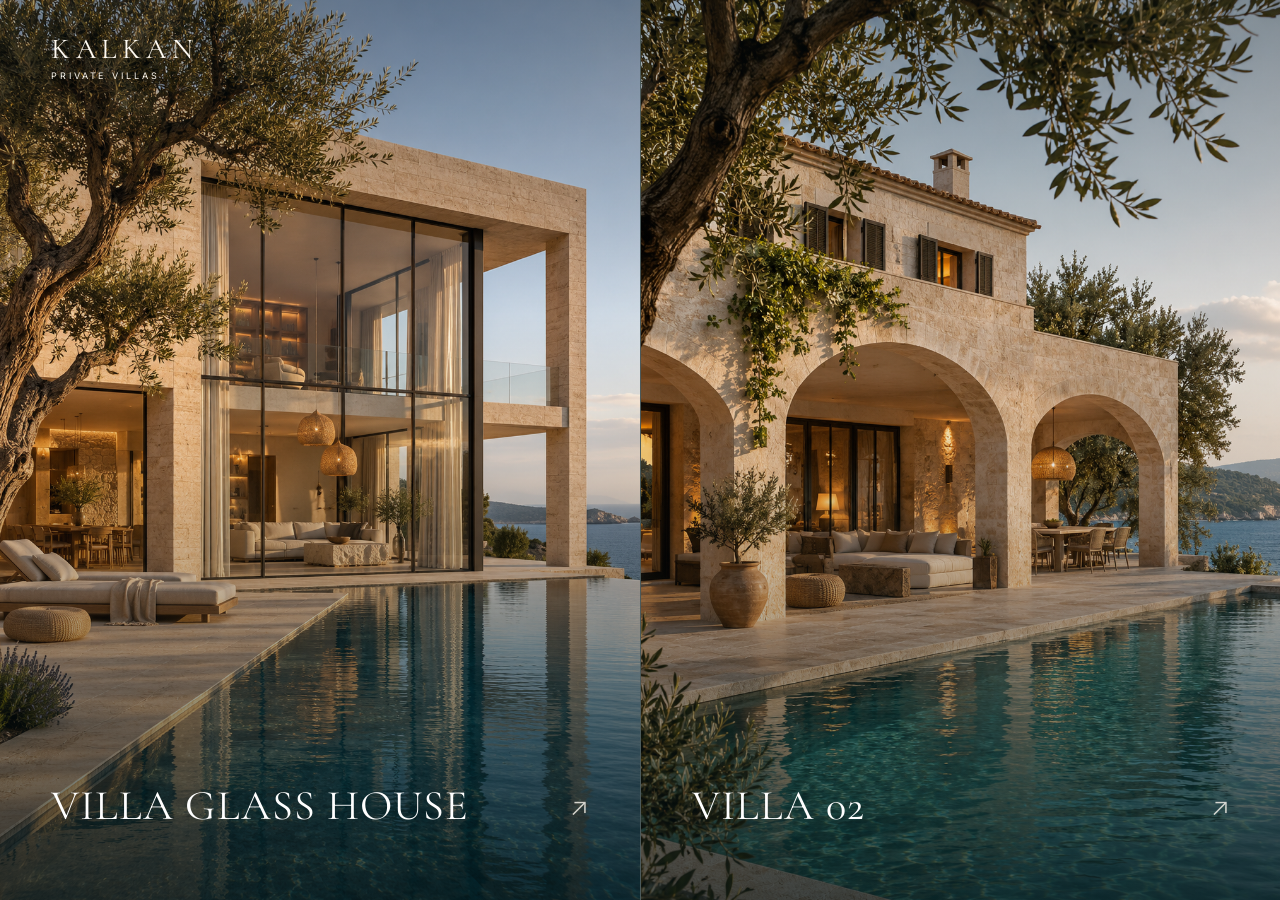
==== index.html @ 76db3a5d "Add files via upload" ====
<!doctype html>
<html lang="tr">
<head>
  <meta charset="utf-8">
  <meta name="viewport" content="width=device-width, initial-scale=1">
  <meta name="theme-color" content="#182a2b">
  <title>Kalkan Private Villas</title>
  <meta name="description" content="Villa Glass House ve Villa 02 — Kalkan Private Villas.">
  <link rel="preconnect" href="https://fonts.googleapis.com">
  <link rel="preconnect" href="https://fonts.gstatic.com" crossorigin>
  <link href="https://fonts.googleapis.com/css2?family=Cormorant+Garamond:wght@400;500;600&family=Inter:wght@300;400;500&display=swap" rel="stylesheet">
  <link rel="stylesheet" href="styles.css">
</head>
<body class="home-page">
  <header class="site-header">
    <a class="brand" href="index.html" aria-label="Kalkan Private Villas ana sayfa"><span>KALKAN</span><span>PRIVATE VILLAS</span></a>
  </header>
  <main class="selector" aria-label="Villa seçimi">
    <div id="villaGrid" class="villa-grid">
      <a class="villa-card" href="villa.html?id=glass-house" data-id="glass-house">
        <img class="villa-image" src="assets/glass-house.png" alt="" fetchpriority="high">
        <div class="villa-caption"><h1 class="villa-name">VILLA GLASS HOUSE</h1><span class="villa-arrow" aria-hidden="true">↗</span></div>
      </a>
      <a class="villa-card" href="villa.html?id=villa-02" data-id="villa-02">
        <img class="villa-image" src="assets/villa-02.png" alt="" fetchpriority="high">
        <div class="villa-caption"><h2 class="villa-name">VILLA 02</h2><span class="villa-arrow" aria-hidden="true">↗</span></div>
      </a>
    </div>
  </main>
  <div id="transitionLayer" class="transition-layer" aria-hidden="true"></div>
  <script src="app.js"></script>
</body>
</html>
---- styles.css ----
:root {
  --bg: #f3efe8;
  --paper: #faf8f4;
  --ink: #1f1f1c;
  --muted: #777166;
  --line: rgba(31,31,28,.13);
  --accent: #b79b71;
  --shadow: 0 24px 70px rgba(38,31,21,.12);
}

* { box-sizing: border-box; }
html { scroll-behavior: smooth; }
body { margin: 0; background: var(--bg); color: var(--ink); font-family: Inter, sans-serif; }
a { color: inherit; text-decoration: none; }

.site-header {
  height: 96px;
  padding: 0 5vw;
  display: flex;
  align-items: center;
  justify-content: space-between;
  border-bottom: 1px solid var(--line);
  background: rgba(243,239,232,.88);
  backdrop-filter: blur(14px);
  position: sticky;
  top: 0;
  z-index: 30;
}
.brand { font-family: "Cormorant Garamond", serif; font-size: 24px; letter-spacing: .16em; }
nav { display: flex; gap: 28px; font-size: 12px; letter-spacing: .16em; }
nav a { opacity: .72; transition: opacity .25s ease; }
nav a:hover { opacity: 1; }

.selector { min-height: calc(100vh - 96px); padding: 7vh 6vw 10vh; display: flex; flex-direction: column; justify-content: center; }
.selector-mark { text-align: center; color: var(--accent); font-size: 22px; margin-bottom: 30px; }
.villa-grid { display: grid; grid-template-columns: repeat(2, minmax(0, 1fr)); gap: 5vw; max-width: 1160px; width: 100%; margin: 0 auto; }
.villa-card { position: relative; aspect-ratio: 1 / 1; overflow: hidden; border-radius: 4px; background: #ddd6ca; box-shadow: var(--shadow); cursor: pointer; isolation: isolate; }
.villa-card::before {
  content: "";
  position: absolute; inset: 0;
  background:
    radial-gradient(circle at 76% 18%, rgba(255,226,177,.65), transparent 26%),
    linear-gradient(140deg, #d4c7b1 0%, #8fa0a1 45%, #5d706e 68%, #242c2a 100%);
  transform: scale(1.01);
  transition: transform .8s cubic-bezier(.2,.7,.1,1), filter .6s ease;
  z-index: -2;
}
.villa-card:nth-child(2)::before {
  background:
    radial-gradient(circle at 74% 20%, rgba(239,222,189,.52), transparent 25%),
    linear-gradient(140deg, #c8c7c0 0%, #7f9298 38%, #526874 64%, #1f2d35 100%);
}
.villa-card::after { content: ""; position: absolute; inset: 0; background: linear-gradient(to top, rgba(0,0,0,.40), rgba(0,0,0,.02) 48%); z-index: -1; }
.villa-card:hover::before { transform: scale(1.07); filter: saturate(1.08); }
.villa-card:hover .villa-name { transform: translateY(-8px); letter-spacing: .07em; }
.villa-name { position: absolute; left: 0; right: 0; bottom: 34px; text-align: center; color: #fff; font-family: "Cormorant Garamond", serif; font-size: clamp(30px, 3vw, 52px); letter-spacing: .04em; transition: .5s ease; }

.simple-section { max-width: 900px; margin: 0 auto; padding: 110px 6vw; text-align: center; border-top: 1px solid var(--line); }
.simple-section h2, .admin-heading h1, .villa-copy h1 { font-family: "Cormorant Garamond", serif; font-weight: 500; font-size: clamp(42px, 6vw, 76px); margin: 10px 0 18px; }
.simple-section p { color: var(--muted); line-height: 1.8; }
.eyebrow { font-size: 11px; letter-spacing: .25em; color: var(--accent); }
.contact-section { padding-bottom: 150px; }

.transition-layer { position: fixed; inset: 0; background: var(--paper); transform: scaleY(0); transform-origin: bottom; z-index: 100; pointer-events: none; }
.transition-layer.active { animation: wipe .65s cubic-bezier(.7,0,.2,1) forwards; }
@keyframes wipe { to { transform: scaleY(1); } }

.villa-hero { min-height: 88vh; display: grid; place-items: end start; padding: 7vw; position: relative; overflow: hidden; background: linear-gradient(140deg, #d6c9b4 0%, #8ea0a1 45%, #5b6f6d 68%, #252d2a 100%); }
.villa-hero::after { content:""; position:absolute; inset:0; background:linear-gradient(to top, rgba(0,0,0,.48), transparent 55%); }
.villa-copy { position: relative; z-index: 2; color: white; max-width: 760px; }
.villa-copy p { max-width: 620px; line-height: 1.8; opacity: .82; }
.villa-meta { display:grid; grid-template-columns: repeat(4,1fr); border-top: 1px solid var(--line); border-bottom: 1px solid var(--line); background: var(--paper); }
.meta-item { padding: 34px 24px; text-align:center; border-right:1px solid var(--line); }
.meta-item:last-child { border-right:0; }
.meta-item b { display:block; font-family:"Cormorant Garamond",serif; font-size:30px; font-weight:500; }
.meta-item span { color:var(--muted); font-size:11px; letter-spacing:.15em; }
.villa-content { max-width: 980px; margin: 0 auto; padding: 100px 6vw 140px; }
.villa-content h2 { font-family:"Cormorant Garamond",serif; font-size:48px; font-weight:500; }
.villa-content p { color:var(--muted); line-height:1.9; }

.admin-shell { max-width: 1100px; margin: 0 auto; padding: 70px 5vw 110px; }
.admin-heading { margin-bottom: 40px; }
.admin-heading h1 { font-size: 58px; }
.admin-heading > p:last-child { color:var(--muted); line-height:1.7; max-width:760px; }
.admin-grid { display:grid; grid-template-columns: repeat(2,minmax(0,1fr)); gap:26px; }
.admin-card { background:var(--paper); border:1px solid var(--line); padding:28px; box-shadow:0 16px 50px rgba(34,28,20,.06); }
.admin-card h2 { margin:0 0 24px; font-family:"Cormorant Garamond",serif; font-size:34px; font-weight:500; }
.field { display:grid; gap:8px; margin-bottom:18px; }
.field label { font-size:12px; letter-spacing:.09em; color:var(--muted); }
.field input, .field textarea { width:100%; border:1px solid var(--line); background:#fff; padding:13px 14px; font:inherit; color:var(--ink); outline:none; }
.field textarea { min-height:100px; resize:vertical; }
.field input:focus, .field textarea:focus { border-color:var(--accent); }
.admin-actions { display:flex; align-items:center; gap:12px; margin-top:28px; flex-wrap:wrap; }
.primary-btn,.secondary-btn { border:0; padding:14px 20px; cursor:pointer; font:inherit; }
.primary-btn { background:var(--ink); color:white; }
.secondary-btn { background:transparent; border:1px solid var(--line); }
.save-status { color:var(--muted); font-size:13px; }

@media (max-width: 820px) {
  .site-header { height:80px; padding:0 20px; }
  .brand { font-size:18px; }
  nav { gap:14px; font-size:10px; }
  nav a:not(:first-child):not(:last-child) { display:none; }
  .selector { padding: 48px 20px 80px; }
  .villa-grid { grid-template-columns: 1fr; gap: 30px; max-width: 620px; }
  .villa-name { bottom: 25px; }
  .villa-meta { grid-template-columns: repeat(2,1fr); }
  .meta-item:nth-child(2) { border-right:0; }
  .meta-item:nth-child(-n+2) { border-bottom:1px solid var(--line); }
  .admin-grid { grid-template-columns:1fr; }
}

/* Full-screen villa selection. */
.home-page { background: #182a2b; }
.home-page .site-header {
  position: absolute; top: 0; left: 0; right: 0; height: auto;
  padding: 34px 4vw; border: 0; background: none; backdrop-filter: none;
  pointer-events: none;
}
.home-page .brand {
  display: flex; flex-direction: column; gap: 7px; width: fit-content;
  color: #fffaf2; text-shadow: 0 2px 18px rgba(0,0,0,.25); pointer-events: auto;
}
.home-page .brand span:first-child { font-size: 29px; line-height: 1; letter-spacing: .19em; }
.home-page .brand span:last-child { font-family: Inter, sans-serif; font-size: 9px; letter-spacing: .32em; }
.home-page .selector { display: block; padding: 0; min-height: 0; }
.home-page .villa-grid {
  width: 100%; max-width: none; height: 100vh; height: 100svh;
  min-height: 480px; grid-template-columns: repeat(2, minmax(0, 1fr)); gap: 1px;
  background: rgba(255,255,255,.22);
}
.home-page .villa-card {
  display: block; aspect-ratio: auto; border-radius: 0; box-shadow: none;
  background: #263a3a; color: #fffaf2;
}
.home-page .villa-card::before { content: none; }
.home-page .villa-card::after {
  z-index: 1; pointer-events: none;
  background: linear-gradient(180deg, rgba(5,18,20,.32), transparent 35%, rgba(5,18,20,.08) 52%, rgba(5,18,20,.7));
}
.villa-image { width: 100%; height: 100%; display: block; object-fit: cover; object-position: center; transform: scale(1.015); transition: transform 1.4s cubic-bezier(.2,.65,.3,1), filter 1s ease; }
.villa-caption { position: absolute; z-index: 2; left: 8%; right: 8%; bottom: 8%; display: flex; align-items: center; justify-content: space-between; gap: 20px; }
.home-page .villa-name {
  position: static; margin: 0; text-align: left; font-weight: 400;
  font-size: clamp(28px, 3.3vw, 64px); line-height: 1.05; letter-spacing: .025em;
  max-width: 85%; transition: transform .7s ease;
}
.villa-arrow { font-family: Inter, sans-serif; font-size: 25px; font-weight: 300; opacity: .8; transition: transform .7s ease, opacity .7s ease; }
@media (hover: hover) {
  .home-page .villa-card:hover .villa-image { transform: scale(1.065); filter: brightness(1.08); }
  .home-page .villa-card:hover .villa-name { transform: translateY(-5px); letter-spacing: .025em; }
  .home-page .villa-card:hover .villa-arrow { transform: translate(4px,-4px); opacity: 1; }
}
.home-page .villa-card:focus-visible { outline: 2px solid #fffaf2; outline-offset: -8px; }
.home-page .brand:focus-visible { outline: 2px solid #fffaf2; outline-offset: 8px; }
.home-page .transition-layer { transform: none; background: transparent; overflow: hidden; }
.transition-image { position: fixed; display: block; object-fit: cover; z-index: 101; }
.home-page.is-transitioning .villa-grid { pointer-events: none; }
.villa-hero.has-photo { background-size: cover; background-position: center; }
@media (max-width: 700px) {
  .home-page .site-header { padding: 24px; }
  .home-page .brand span:first-child { font-size: 24px; }
  .home-page .brand span:last-child { font-size: 8px; }
  .home-page .villa-grid { grid-template-columns: 1fr; grid-template-rows: repeat(2,minmax(0,1fr)); min-height: 520px; }
  .home-page .villa-image { object-position: center 58%; }
  .villa-caption { left: 24px; right: 24px; bottom: 26px; }
  .home-page .villa-name { font-size: clamp(28px, 7vw, 42px); }
  .villa-arrow { font-size: 22px; }
}
@media (prefers-reduced-motion: reduce) {
  html { scroll-behavior: auto; }
  .home-page *, .home-page *::before { transition: none !important; animation: none !important; }
}
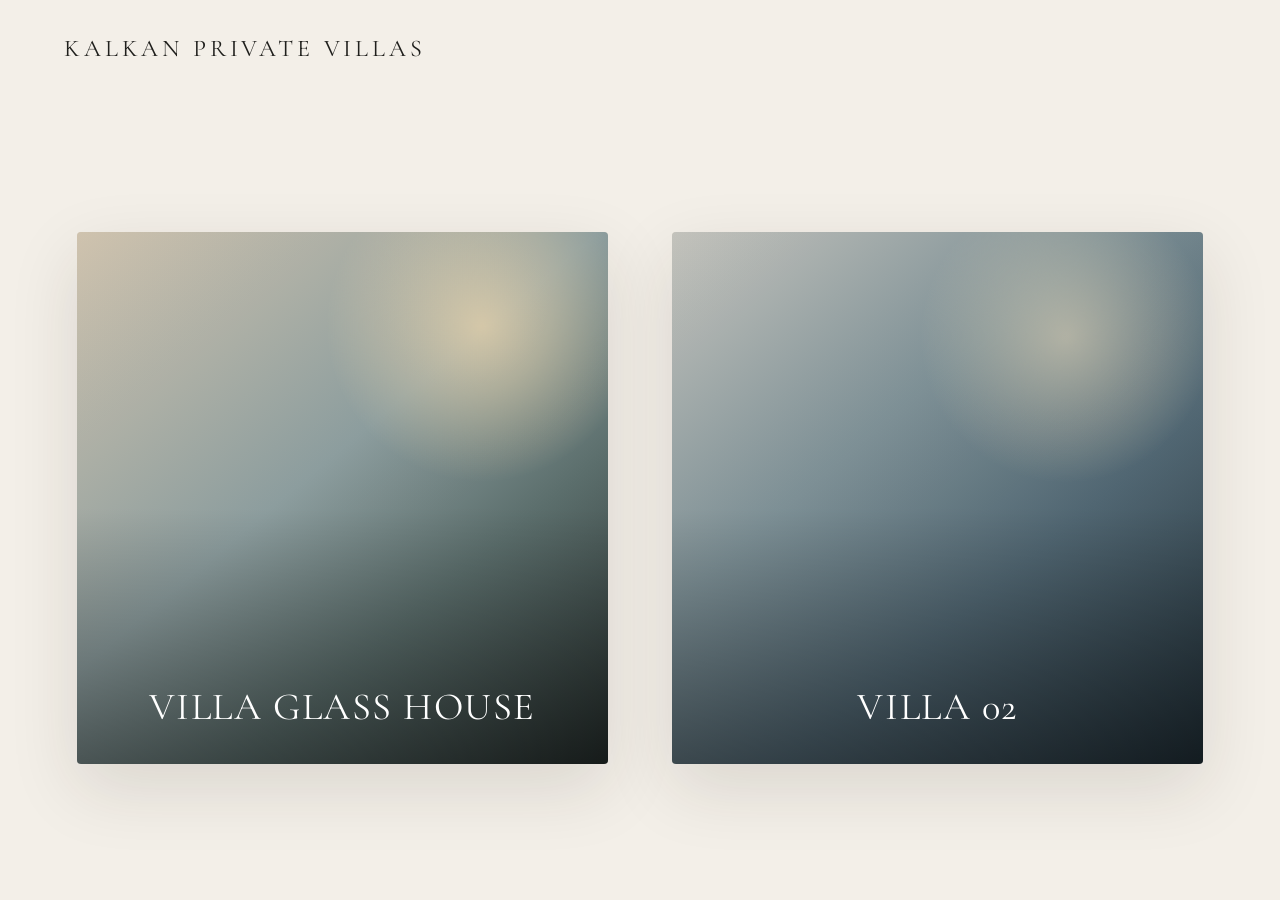
==== commit 35798267: "Add files via upload" ====
--- a/index.html
+++ b/index.html
@@ -1,33 +1,28 @@
 <!doctype html>
 <html lang="tr">
 <head>
-  <meta charset="utf-8">
-  <meta name="viewport" content="width=device-width, initial-scale=1">
-  <meta name="theme-color" content="#182a2b">
+  <meta charset="utf-8" />
+  <meta name="viewport" content="width=device-width, initial-scale=1" />
   <title>Kalkan Private Villas</title>
-  <meta name="description" content="Villa Glass House ve Villa 02 — Kalkan Private Villas.">
+  <meta name="description" content="Two private villas in Kalkan, Turkey." />
   <link rel="preconnect" href="https://fonts.googleapis.com">
   <link rel="preconnect" href="https://fonts.gstatic.com" crossorigin>
-  <link href="https://fonts.googleapis.com/css2?family=Cormorant+Garamond:wght@400;500;600&family=Inter:wght@300;400;500&display=swap" rel="stylesheet">
-  <link rel="stylesheet" href="styles.css">
+  <link href="https://fonts.googleapis.com/css2?family=Cormorant+Garamond:wght@500;600&family=Inter:wght@300;400;500&display=swap" rel="stylesheet">
+  <link rel="stylesheet" href="styles.css?v=20261104" />
 </head>
 <body class="home-page">
   <header class="site-header">
-    <a class="brand" href="index.html" aria-label="Kalkan Private Villas ana sayfa"><span>KALKAN</span><span>PRIVATE VILLAS</span></a>
+    <a class="brand" href="index.html">KALKAN PRIVATE VILLAS</a>
   </header>
-  <main class="selector" aria-label="Villa seçimi">
-    <div id="villaGrid" class="villa-grid">
-      <a class="villa-card" href="villa.html?id=glass-house" data-id="glass-house">
-        <img class="villa-image" src="assets/glass-house.png" alt="" fetchpriority="high">
-        <div class="villa-caption"><h1 class="villa-name">VILLA GLASS HOUSE</h1><span class="villa-arrow" aria-hidden="true">↗</span></div>
-      </a>
-      <a class="villa-card" href="villa.html?id=villa-02" data-id="villa-02">
-        <img class="villa-image" src="assets/villa-02.png" alt="" fetchpriority="high">
-        <div class="villa-caption"><h2 class="villa-name">VILLA 02</h2><span class="villa-arrow" aria-hidden="true">↗</span></div>
-      </a>
-    </div>
+
+  <main>
+    <section class="selector" aria-label="Villa selection">
+      <div id="villaGrid" class="villa-grid"></div>
+    </section>
   </main>
+
   <div id="transitionLayer" class="transition-layer" aria-hidden="true"></div>
   <script src="app.js"></script>
 </body>
 </html>
+
--- a/styles.css
+++ b/styles.css
@@ -110,64 +110,36 @@
   .admin-grid { grid-template-columns:1fr; }
 }
 
-/* Full-screen villa selection. */
-.home-page { background: #182a2b; }
+/* Keep the home selection within the first screen, without lower sections. */
+.home-page { --home-header-height: 96px; }
+.home-page .site-header { border-bottom: 0; position: relative; }
+.home-page .selector {
+  min-height: calc(100svh - var(--home-header-height));
+  padding: 24px 6vw;
+}
+.home-page .villa-grid {
+  max-width: min(1160px, calc(2 * (100svh - var(--home-header-height) - 48px)));
+}
+.home-page .villa-card:focus-visible {
+  outline: 3px solid var(--accent);
+  outline-offset: 5px;
+}
+@media (max-width: 820px) {
+  .home-page { --home-header-height: 80px; }
+  .home-page .selector { padding: 16px 20px; }
+  .home-page .villa-grid {
+    max-width: min(620px, calc((100svh - var(--home-header-height) - 52px) / 2));
+    gap: 20px;
+  }
+  .home-page .villa-name { font-size: clamp(20px, 5vw, 32px); bottom: 20px; }
+}
+
+
+/* Plain home header: no photograph or separate banner. */
 .home-page .site-header {
-  position: absolute; top: 0; left: 0; right: 0; height: auto;
-  padding: 34px 4vw; border: 0; background: none; backdrop-filter: none;
-  pointer-events: none;
+  height: var(--home-header-height);
+  background: var(--bg);
+  backdrop-filter: none;
 }
-.home-page .brand {
-  display: flex; flex-direction: column; gap: 7px; width: fit-content;
-  color: #fffaf2; text-shadow: 0 2px 18px rgba(0,0,0,.25); pointer-events: auto;
-}
-.home-page .brand span:first-child { font-size: 29px; line-height: 1; letter-spacing: .19em; }
-.home-page .brand span:last-child { font-family: Inter, sans-serif; font-size: 9px; letter-spacing: .32em; }
-.home-page .selector { display: block; padding: 0; min-height: 0; }
-.home-page .villa-grid {
-  width: 100%; max-width: none; height: 100vh; height: 100svh;
-  min-height: 480px; grid-template-columns: repeat(2, minmax(0, 1fr)); gap: 1px;
-  background: rgba(255,255,255,.22);
-}
-.home-page .villa-card {
-  display: block; aspect-ratio: auto; border-radius: 0; box-shadow: none;
-  background: #263a3a; color: #fffaf2;
-}
-.home-page .villa-card::before { content: none; }
-.home-page .villa-card::after {
-  z-index: 1; pointer-events: none;
-  background: linear-gradient(180deg, rgba(5,18,20,.32), transparent 35%, rgba(5,18,20,.08) 52%, rgba(5,18,20,.7));
-}
-.villa-image { width: 100%; height: 100%; display: block; object-fit: cover; object-position: center; transform: scale(1.015); transition: transform 1.4s cubic-bezier(.2,.65,.3,1), filter 1s ease; }
-.villa-caption { position: absolute; z-index: 2; left: 8%; right: 8%; bottom: 8%; display: flex; align-items: center; justify-content: space-between; gap: 20px; }
-.home-page .villa-name {
-  position: static; margin: 0; text-align: left; font-weight: 400;
-  font-size: clamp(28px, 3.3vw, 64px); line-height: 1.05; letter-spacing: .025em;
-  max-width: 85%; transition: transform .7s ease;
-}
-.villa-arrow { font-family: Inter, sans-serif; font-size: 25px; font-weight: 300; opacity: .8; transition: transform .7s ease, opacity .7s ease; }
-@media (hover: hover) {
-  .home-page .villa-card:hover .villa-image { transform: scale(1.065); filter: brightness(1.08); }
-  .home-page .villa-card:hover .villa-name { transform: translateY(-5px); letter-spacing: .025em; }
-  .home-page .villa-card:hover .villa-arrow { transform: translate(4px,-4px); opacity: 1; }
-}
-.home-page .villa-card:focus-visible { outline: 2px solid #fffaf2; outline-offset: -8px; }
-.home-page .brand:focus-visible { outline: 2px solid #fffaf2; outline-offset: 8px; }
-.home-page .transition-layer { transform: none; background: transparent; overflow: hidden; }
-.transition-image { position: fixed; display: block; object-fit: cover; z-index: 101; }
-.home-page.is-transitioning .villa-grid { pointer-events: none; }
-.villa-hero.has-photo { background-size: cover; background-position: center; }
-@media (max-width: 700px) {
-  .home-page .site-header { padding: 24px; }
-  .home-page .brand span:first-child { font-size: 24px; }
-  .home-page .brand span:last-child { font-size: 8px; }
-  .home-page .villa-grid { grid-template-columns: 1fr; grid-template-rows: repeat(2,minmax(0,1fr)); min-height: 520px; }
-  .home-page .villa-image { object-position: center 58%; }
-  .villa-caption { left: 24px; right: 24px; bottom: 26px; }
-  .home-page .villa-name { font-size: clamp(28px, 7vw, 42px); }
-  .villa-arrow { font-size: 22px; }
-}
-@media (prefers-reduced-motion: reduce) {
-  html { scroll-behavior: auto; }
-  .home-page *, .home-page *::before { transition: none !important; animation: none !important; }
-}
+.home-page .brand { color: var(--ink); }
+
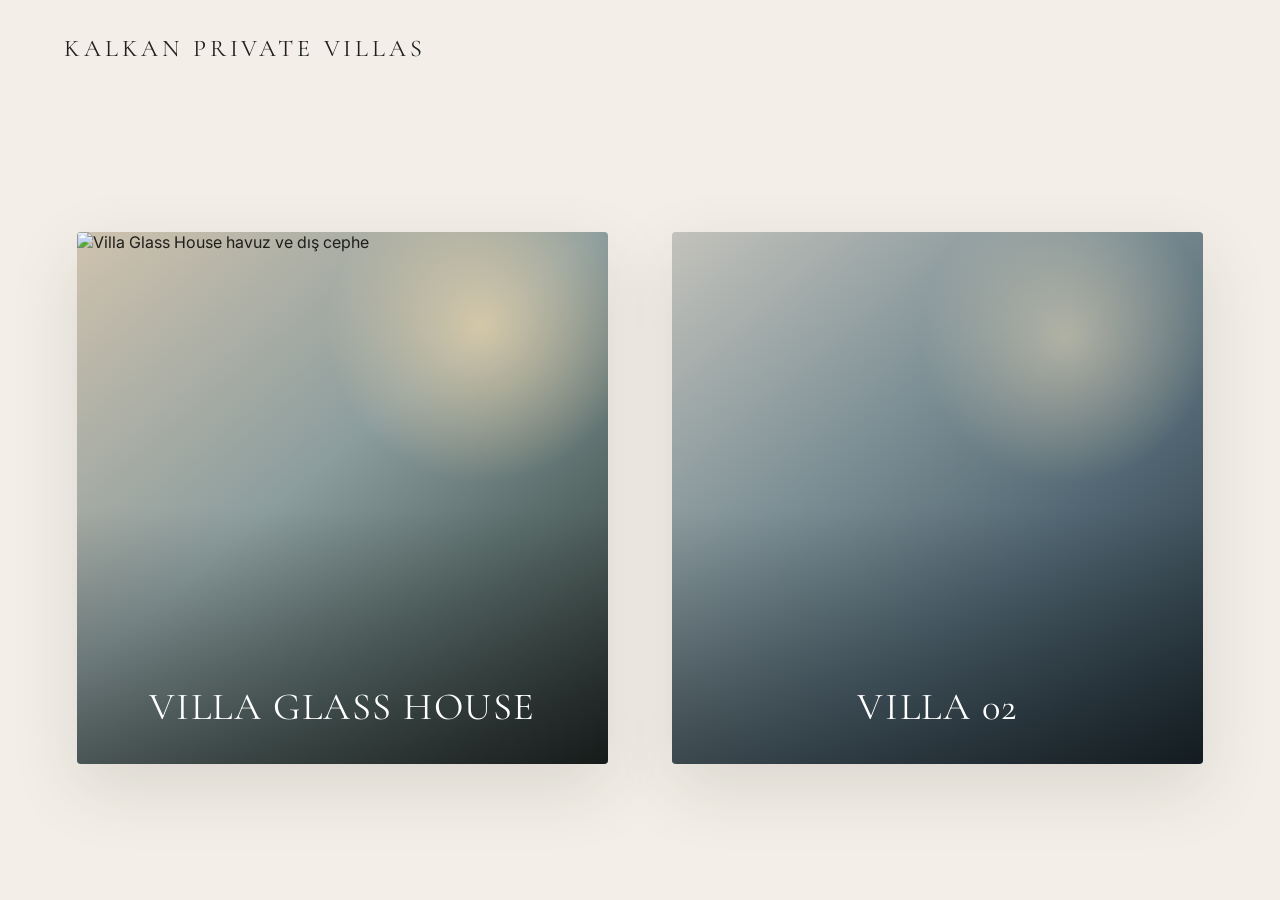
==== commit 96ae3fcc: "Add files via upload" ====
--- a/index.html
+++ b/index.html
@@ -8,7 +8,7 @@
   <link rel="preconnect" href="https://fonts.googleapis.com">
   <link rel="preconnect" href="https://fonts.gstatic.com" crossorigin>
   <link href="https://fonts.googleapis.com/css2?family=Cormorant+Garamond:wght@500;600&family=Inter:wght@300;400;500&display=swap" rel="stylesheet">
-  <link rel="stylesheet" href="styles.css?v=20261104" />
+  <link rel="stylesheet" href="styles.css?v=photos1" />
 </head>
 <body class="home-page">
   <header class="site-header">
@@ -22,7 +22,8 @@
   </main>
 
   <div id="transitionLayer" class="transition-layer" aria-hidden="true"></div>
-  <script src="app.js"></script>
+  <script src="photos.js?v=20261104"></script>
+  <script src="app.js?v=photos1"></script>
 </body>
 </html>
 
--- a/styles.css
+++ b/styles.css
@@ -143,3 +143,24 @@
 }
 .home-page .brand { color: var(--ink); }
 
+
+/* Villa Glass House photography */
+.villa-card-photo { position:absolute; inset:0; width:100%; height:100%; object-fit:cover; z-index:-2; transition:transform .8s cubic-bezier(.2,.7,.1,1); }
+.villa-card:hover .villa-card-photo { transform:scale(1.07); }
+.villa-hero-photo { position:absolute; inset:0; width:100%; height:100%; object-fit:cover; }
+.photo-gallery { max-width:1280px; margin:0 auto; padding:0 5vw 90px; }
+.photo-gallery h2 { font:500 clamp(36px,5vw,56px) "Cormorant Garamond",serif; margin:12px 0 30px; }
+.photo-grid { display:grid; grid-template-columns:repeat(3,minmax(0,1fr)); gap:18px; }
+.photo-tile { padding:0; border:0; border-radius:6px; overflow:hidden; background:#e3ddd2; cursor:zoom-in; aspect-ratio:3/2; }
+.photo-tile img { display:block; width:100%; height:100%; object-fit:cover; transition:transform .4s ease; }
+.photo-tile:hover img { transform:scale(1.035); }
+.photo-tile:focus-visible { outline:3px solid #91754f; outline-offset:4px; }
+.photo-viewer { width:min(1200px,96vw); max-width:96vw; max-height:94dvh; padding:18px; border:1px solid #d8d0c2; border-radius:10px; color:#302d27; background:#faf8f4; }
+.photo-viewer::backdrop { background:#171510e8; }
+.viewer-toolbar,.viewer-controls { display:flex; align-items:center; justify-content:space-between; gap:16px; }
+.viewer-image { display:block; width:100%; height: min(70dvh,800px); object-fit:contain; margin:12px 0; }
+.photo-viewer button { font:inherit; font-size:13px; color:inherit; padding:12px 16px; border:1px solid #d8d0c2; background:transparent; border-radius:5px; cursor:pointer; }
+.gallery-open { overflow:hidden; }
+@media(max-width:820px) { .photo-grid { grid-template-columns:repeat(2,minmax(0,1fr)); gap:12px; } }
+@media(max-width:480px) { .photo-grid { grid-template-columns:1fr; } .photo-viewer { padding:12px; } .viewer-image { height:65dvh; } }
+@media(prefers-reduced-motion:reduce) { .villa-card-photo,.photo-tile img { transition:none; } }
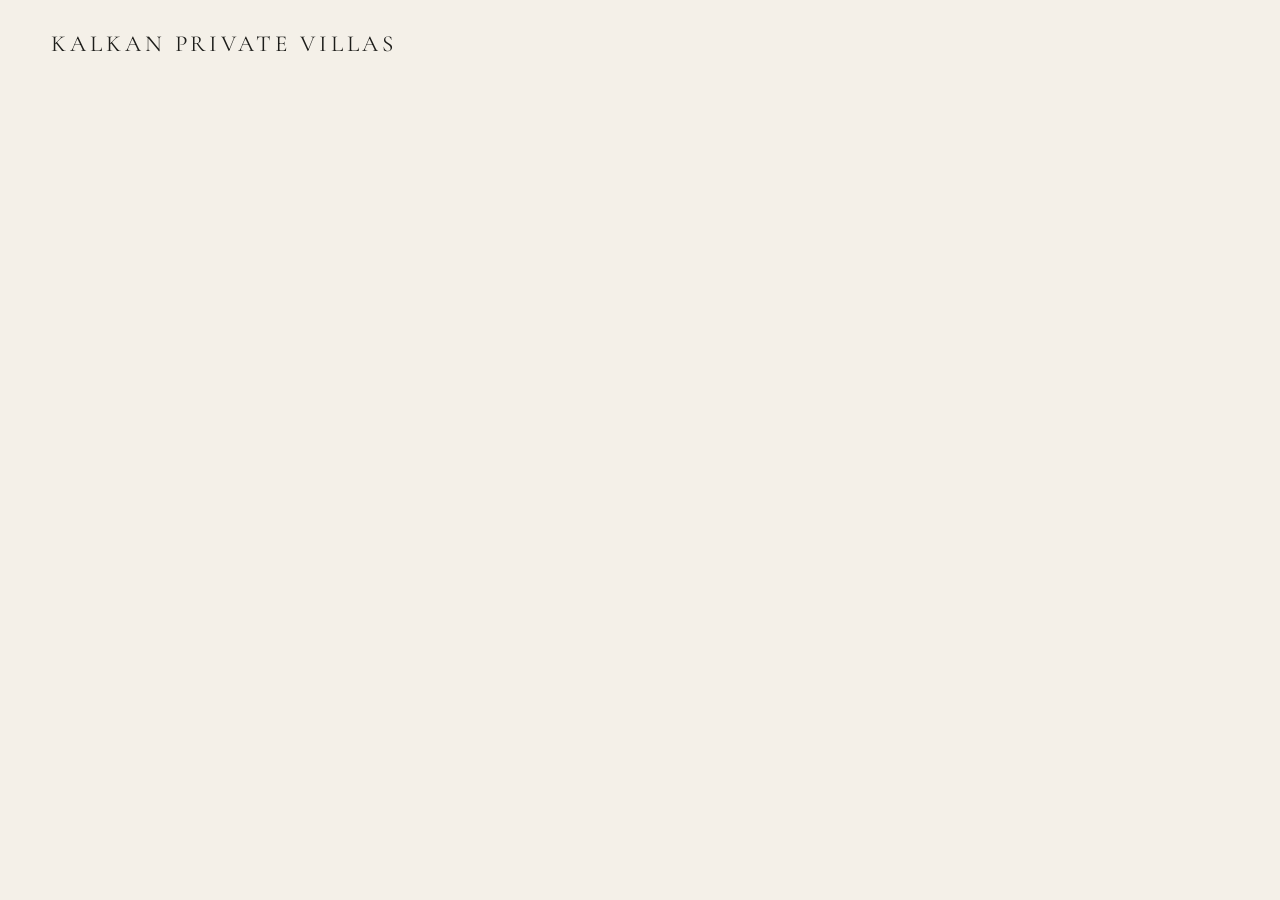
==== commit 3965ee75: "Add files via upload" ====
--- a/index.html
+++ b/index.html
@@ -1,29 +1 @@
-<!doctype html>
-<html lang="tr">
-<head>
-  <meta charset="utf-8" />
-  <meta name="viewport" content="width=device-width, initial-scale=1" />
-  <title>Kalkan Private Villas</title>
-  <meta name="description" content="Two private villas in Kalkan, Turkey." />
-  <link rel="preconnect" href="https://fonts.googleapis.com">
-  <link rel="preconnect" href="https://fonts.gstatic.com" crossorigin>
-  <link href="https://fonts.googleapis.com/css2?family=Cormorant+Garamond:wght@500;600&family=Inter:wght@300;400;500&display=swap" rel="stylesheet">
-  <link rel="stylesheet" href="styles.css?v=photos1" />
-</head>
-<body class="home-page">
-  <header class="site-header">
-    <a class="brand" href="index.html">KALKAN PRIVATE VILLAS</a>
-  </header>
-
-  <main>
-    <section class="selector" aria-label="Villa selection">
-      <div id="villaGrid" class="villa-grid"></div>
-    </section>
-  </main>
-
-  <div id="transitionLayer" class="transition-layer" aria-hidden="true"></div>
-  <script src="photos.js?v=20261104"></script>
-  <script src="app.js?v=photos1"></script>
-</body>
-</html>
-
+<!doctype html><html lang="en"><head><meta charset="utf-8"><meta name="viewport" content="width=device-width,initial-scale=1"><title>Kalkan Private Villas</title><meta name="description" content="Private luxury villas in Kalkan, Turkey."><link rel="preconnect" href="https://fonts.googleapis.com"><link rel="preconnect" href="https://fonts.gstatic.com" crossorigin><link href="https://fonts.googleapis.com/css2?family=Cormorant+Garamond:wght@500;600&family=Inter:wght@300;400;500&display=swap" rel="stylesheet"><link rel="stylesheet" href="styles.css"></head><body class="home"><header class="home-brand">KALKAN PRIVATE VILLAS</header><main class="selector"><div id="villaGrid" class="villa-grid"></div></main><div id="transitionLayer" class="transition-layer"></div><script src="app.js"></script></body></html>
--- a/styles.css
+++ b/styles.css
@@ -1,166 +1 @@
-:root {
-  --bg: #f3efe8;
-  --paper: #faf8f4;
-  --ink: #1f1f1c;
-  --muted: #777166;
-  --line: rgba(31,31,28,.13);
-  --accent: #b79b71;
-  --shadow: 0 24px 70px rgba(38,31,21,.12);
-}
-
-* { box-sizing: border-box; }
-html { scroll-behavior: smooth; }
-body { margin: 0; background: var(--bg); color: var(--ink); font-family: Inter, sans-serif; }
-a { color: inherit; text-decoration: none; }
-
-.site-header {
-  height: 96px;
-  padding: 0 5vw;
-  display: flex;
-  align-items: center;
-  justify-content: space-between;
-  border-bottom: 1px solid var(--line);
-  background: rgba(243,239,232,.88);
-  backdrop-filter: blur(14px);
-  position: sticky;
-  top: 0;
-  z-index: 30;
-}
-.brand { font-family: "Cormorant Garamond", serif; font-size: 24px; letter-spacing: .16em; }
-nav { display: flex; gap: 28px; font-size: 12px; letter-spacing: .16em; }
-nav a { opacity: .72; transition: opacity .25s ease; }
-nav a:hover { opacity: 1; }
-
-.selector { min-height: calc(100vh - 96px); padding: 7vh 6vw 10vh; display: flex; flex-direction: column; justify-content: center; }
-.selector-mark { text-align: center; color: var(--accent); font-size: 22px; margin-bottom: 30px; }
-.villa-grid { display: grid; grid-template-columns: repeat(2, minmax(0, 1fr)); gap: 5vw; max-width: 1160px; width: 100%; margin: 0 auto; }
-.villa-card { position: relative; aspect-ratio: 1 / 1; overflow: hidden; border-radius: 4px; background: #ddd6ca; box-shadow: var(--shadow); cursor: pointer; isolation: isolate; }
-.villa-card::before {
-  content: "";
-  position: absolute; inset: 0;
-  background:
-    radial-gradient(circle at 76% 18%, rgba(255,226,177,.65), transparent 26%),
-    linear-gradient(140deg, #d4c7b1 0%, #8fa0a1 45%, #5d706e 68%, #242c2a 100%);
-  transform: scale(1.01);
-  transition: transform .8s cubic-bezier(.2,.7,.1,1), filter .6s ease;
-  z-index: -2;
-}
-.villa-card:nth-child(2)::before {
-  background:
-    radial-gradient(circle at 74% 20%, rgba(239,222,189,.52), transparent 25%),
-    linear-gradient(140deg, #c8c7c0 0%, #7f9298 38%, #526874 64%, #1f2d35 100%);
-}
-.villa-card::after { content: ""; position: absolute; inset: 0; background: linear-gradient(to top, rgba(0,0,0,.40), rgba(0,0,0,.02) 48%); z-index: -1; }
-.villa-card:hover::before { transform: scale(1.07); filter: saturate(1.08); }
-.villa-card:hover .villa-name { transform: translateY(-8px); letter-spacing: .07em; }
-.villa-name { position: absolute; left: 0; right: 0; bottom: 34px; text-align: center; color: #fff; font-family: "Cormorant Garamond", serif; font-size: clamp(30px, 3vw, 52px); letter-spacing: .04em; transition: .5s ease; }
-
-.simple-section { max-width: 900px; margin: 0 auto; padding: 110px 6vw; text-align: center; border-top: 1px solid var(--line); }
-.simple-section h2, .admin-heading h1, .villa-copy h1 { font-family: "Cormorant Garamond", serif; font-weight: 500; font-size: clamp(42px, 6vw, 76px); margin: 10px 0 18px; }
-.simple-section p { color: var(--muted); line-height: 1.8; }
-.eyebrow { font-size: 11px; letter-spacing: .25em; color: var(--accent); }
-.contact-section { padding-bottom: 150px; }
-
-.transition-layer { position: fixed; inset: 0; background: var(--paper); transform: scaleY(0); transform-origin: bottom; z-index: 100; pointer-events: none; }
-.transition-layer.active { animation: wipe .65s cubic-bezier(.7,0,.2,1) forwards; }
-@keyframes wipe { to { transform: scaleY(1); } }
-
-.villa-hero { min-height: 88vh; display: grid; place-items: end start; padding: 7vw; position: relative; overflow: hidden; background: linear-gradient(140deg, #d6c9b4 0%, #8ea0a1 45%, #5b6f6d 68%, #252d2a 100%); }
-.villa-hero::after { content:""; position:absolute; inset:0; background:linear-gradient(to top, rgba(0,0,0,.48), transparent 55%); }
-.villa-copy { position: relative; z-index: 2; color: white; max-width: 760px; }
-.villa-copy p { max-width: 620px; line-height: 1.8; opacity: .82; }
-.villa-meta { display:grid; grid-template-columns: repeat(4,1fr); border-top: 1px solid var(--line); border-bottom: 1px solid var(--line); background: var(--paper); }
-.meta-item { padding: 34px 24px; text-align:center; border-right:1px solid var(--line); }
-.meta-item:last-child { border-right:0; }
-.meta-item b { display:block; font-family:"Cormorant Garamond",serif; font-size:30px; font-weight:500; }
-.meta-item span { color:var(--muted); font-size:11px; letter-spacing:.15em; }
-.villa-content { max-width: 980px; margin: 0 auto; padding: 100px 6vw 140px; }
-.villa-content h2 { font-family:"Cormorant Garamond",serif; font-size:48px; font-weight:500; }
-.villa-content p { color:var(--muted); line-height:1.9; }
-
-.admin-shell { max-width: 1100px; margin: 0 auto; padding: 70px 5vw 110px; }
-.admin-heading { margin-bottom: 40px; }
-.admin-heading h1 { font-size: 58px; }
-.admin-heading > p:last-child { color:var(--muted); line-height:1.7; max-width:760px; }
-.admin-grid { display:grid; grid-template-columns: repeat(2,minmax(0,1fr)); gap:26px; }
-.admin-card { background:var(--paper); border:1px solid var(--line); padding:28px; box-shadow:0 16px 50px rgba(34,28,20,.06); }
-.admin-card h2 { margin:0 0 24px; font-family:"Cormorant Garamond",serif; font-size:34px; font-weight:500; }
-.field { display:grid; gap:8px; margin-bottom:18px; }
-.field label { font-size:12px; letter-spacing:.09em; color:var(--muted); }
-.field input, .field textarea { width:100%; border:1px solid var(--line); background:#fff; padding:13px 14px; font:inherit; color:var(--ink); outline:none; }
-.field textarea { min-height:100px; resize:vertical; }
-.field input:focus, .field textarea:focus { border-color:var(--accent); }
-.admin-actions { display:flex; align-items:center; gap:12px; margin-top:28px; flex-wrap:wrap; }
-.primary-btn,.secondary-btn { border:0; padding:14px 20px; cursor:pointer; font:inherit; }
-.primary-btn { background:var(--ink); color:white; }
-.secondary-btn { background:transparent; border:1px solid var(--line); }
-.save-status { color:var(--muted); font-size:13px; }
-
-@media (max-width: 820px) {
-  .site-header { height:80px; padding:0 20px; }
-  .brand { font-size:18px; }
-  nav { gap:14px; font-size:10px; }
-  nav a:not(:first-child):not(:last-child) { display:none; }
-  .selector { padding: 48px 20px 80px; }
-  .villa-grid { grid-template-columns: 1fr; gap: 30px; max-width: 620px; }
-  .villa-name { bottom: 25px; }
-  .villa-meta { grid-template-columns: repeat(2,1fr); }
-  .meta-item:nth-child(2) { border-right:0; }
-  .meta-item:nth-child(-n+2) { border-bottom:1px solid var(--line); }
-  .admin-grid { grid-template-columns:1fr; }
-}
-
-/* Keep the home selection within the first screen, without lower sections. */
-.home-page { --home-header-height: 96px; }
-.home-page .site-header { border-bottom: 0; position: relative; }
-.home-page .selector {
-  min-height: calc(100svh - var(--home-header-height));
-  padding: 24px 6vw;
-}
-.home-page .villa-grid {
-  max-width: min(1160px, calc(2 * (100svh - var(--home-header-height) - 48px)));
-}
-.home-page .villa-card:focus-visible {
-  outline: 3px solid var(--accent);
-  outline-offset: 5px;
-}
-@media (max-width: 820px) {
-  .home-page { --home-header-height: 80px; }
-  .home-page .selector { padding: 16px 20px; }
-  .home-page .villa-grid {
-    max-width: min(620px, calc((100svh - var(--home-header-height) - 52px) / 2));
-    gap: 20px;
-  }
-  .home-page .villa-name { font-size: clamp(20px, 5vw, 32px); bottom: 20px; }
-}
-
-
-/* Plain home header: no photograph or separate banner. */
-.home-page .site-header {
-  height: var(--home-header-height);
-  background: var(--bg);
-  backdrop-filter: none;
-}
-.home-page .brand { color: var(--ink); }
-
-
-/* Villa Glass House photography */
-.villa-card-photo { position:absolute; inset:0; width:100%; height:100%; object-fit:cover; z-index:-2; transition:transform .8s cubic-bezier(.2,.7,.1,1); }
-.villa-card:hover .villa-card-photo { transform:scale(1.07); }
-.villa-hero-photo { position:absolute; inset:0; width:100%; height:100%; object-fit:cover; }
-.photo-gallery { max-width:1280px; margin:0 auto; padding:0 5vw 90px; }
-.photo-gallery h2 { font:500 clamp(36px,5vw,56px) "Cormorant Garamond",serif; margin:12px 0 30px; }
-.photo-grid { display:grid; grid-template-columns:repeat(3,minmax(0,1fr)); gap:18px; }
-.photo-tile { padding:0; border:0; border-radius:6px; overflow:hidden; background:#e3ddd2; cursor:zoom-in; aspect-ratio:3/2; }
-.photo-tile img { display:block; width:100%; height:100%; object-fit:cover; transition:transform .4s ease; }
-.photo-tile:hover img { transform:scale(1.035); }
-.photo-tile:focus-visible { outline:3px solid #91754f; outline-offset:4px; }
-.photo-viewer { width:min(1200px,96vw); max-width:96vw; max-height:94dvh; padding:18px; border:1px solid #d8d0c2; border-radius:10px; color:#302d27; background:#faf8f4; }
-.photo-viewer::backdrop { background:#171510e8; }
-.viewer-toolbar,.viewer-controls { display:flex; align-items:center; justify-content:space-between; gap:16px; }
-.viewer-image { display:block; width:100%; height: min(70dvh,800px); object-fit:contain; margin:12px 0; }
-.photo-viewer button { font:inherit; font-size:13px; color:inherit; padding:12px 16px; border:1px solid #d8d0c2; background:transparent; border-radius:5px; cursor:pointer; }
-.gallery-open { overflow:hidden; }
-@media(max-width:820px) { .photo-grid { grid-template-columns:repeat(2,minmax(0,1fr)); gap:12px; } }
-@media(max-width:480px) { .photo-grid { grid-template-columns:1fr; } .photo-viewer { padding:12px; } .viewer-image { height:65dvh; } }
-@media(prefers-reduced-motion:reduce) { .villa-card-photo,.photo-tile img { transition:none; } }
+:root{--bg:#f4f0e8;--paper:#fbf9f5;--ink:#1d1d1a;--muted:#746f65;--line:rgba(29,29,26,.13);--accent:#a98b62;--dark:#171916;--ease:cubic-bezier(.22,.75,.2,1)}*{box-sizing:border-box}html{scroll-behavior:smooth}body{margin:0;background:var(--bg);color:var(--ink);font-family:Inter,sans-serif;-webkit-font-smoothing:antialiased}a{color:inherit;text-decoration:none}button,input,textarea{font:inherit}.home-brand{position:fixed;z-index:20;left:0;top:0;padding:30px 4vw;font-family:"Cormorant Garamond",serif;font-size:23px;letter-spacing:.17em}.selector{min-height:100svh;display:grid;place-items:center;padding:100px 5vw 50px}.villa-grid{width:min(1120px,100%);display:grid;grid-template-columns:repeat(2,1fr);gap:4vw}.villa-card{border:0;padding:0;aspect-ratio:1;position:relative;overflow:hidden;cursor:pointer;background:#ddd center/cover;background-image:var(--img);box-shadow:0 25px 70px rgba(35,28,18,.13);transition:transform .8s var(--ease),box-shadow .6s}.villa-card:before{content:"";position:absolute;inset:0;background:linear-gradient(to top,rgba(0,0,0,.52),rgba(0,0,0,0) 62%);transition:.6s}.villa-card:after{content:"";position:absolute;inset:-5%;background-image:var(--img);background-position:center;background-size:cover;z-index:-1;transition:transform 1.1s var(--ease);transform:scale(1.03)}.villa-card:hover{transform:translateY(-7px);box-shadow:0 36px 90px rgba(35,28,18,.2)}.villa-card:hover:after{transform:scale(1.11)}.villa-card span{position:absolute;left:20px;right:20px;bottom:32px;color:white;font-family:"Cormorant Garamond",serif;font-size:clamp(30px,3.2vw,50px);letter-spacing:.05em;transition:transform .7s var(--ease),letter-spacing .7s}.villa-card:hover span{transform:translateY(-7px);letter-spacing:.075em}.transition-layer{position:fixed;inset:0;background:var(--paper);z-index:100;pointer-events:none;transform:scaleY(0);transform-origin:bottom}.transition-layer.active{animation:wipe .7s var(--ease) forwards}@keyframes wipe{to{transform:scaleY(1)}}.back-link{position:fixed;top:24px;left:26px;z-index:30;color:white;border:1px solid rgba(255,255,255,.45);padding:11px 15px;font-size:11px;letter-spacing:.14em;text-transform:uppercase;backdrop-filter:blur(8px)}.hero{min-height:100svh;position:relative;display:flex;align-items:flex-end;padding:9vh 7vw;color:white;background-image:var(--hero);background-size:cover;background-position:center;opacity:0;transform:scale(1.025);transition:opacity .6s,transform 1.1s var(--ease)}.entered .hero{opacity:1;transform:scale(1)}.hero-overlay{position:absolute;inset:0;background:linear-gradient(to top,rgba(0,0,0,.62),rgba(0,0,0,.05) 68%)}.hero-copy{position:relative;z-index:2;max-width:900px}.hero h1,.section h2,.trust h2,.admin-shell h1{font-family:"Cormorant Garamond",serif;font-weight:500}.hero h1{font-size:clamp(55px,9vw,130px);line-height:.9;margin:12px 0 28px}.eyebrow{font-size:10px;letter-spacing:.24em;color:var(--accent);text-transform:uppercase}.eyebrow.light{color:rgba(255,255,255,.75)}.hero-cta{display:inline-block;border-bottom:1px solid rgba(255,255,255,.65);padding-bottom:7px;font-size:12px;letter-spacing:.15em;text-transform:uppercase}.facts{display:grid;grid-template-columns:repeat(4,1fr);background:var(--paper);border-bottom:1px solid var(--line)}.facts div{text-align:center;padding:30px;border-right:1px solid var(--line)}.facts div:last-child{border-right:0}.facts b{display:block;font-family:"Cormorant Garamond",serif;font-size:33px;font-weight:500}.facts span{font-size:10px;letter-spacing:.14em;color:var(--muted);text-transform:uppercase}.section{max-width:1240px;margin:auto;padding:110px 6vw}.section h2,.trust h2{font-size:clamp(42px,5.5vw,72px);line-height:1;margin:12px 0 25px}.intro{max-width:980px}.intro>p:last-child,.location p,.booking p,.faq p{color:var(--muted);line-height:1.9}.gallery-grid{display:grid;grid-template-columns:1.25fr .75fr;gap:18px;margin-top:35px}.gallery-grid img{width:100%;height:100%;object-fit:cover;min-height:320px}.gallery-grid img:first-child{grid-row:span 2;min-height:660px}.split{display:grid;grid-template-columns:1fr 1fr;gap:8vw}.amenities{display:grid;grid-template-columns:1fr 1fr;align-content:center;gap:0}.amenities div{padding:18px 0;border-bottom:1px solid var(--line);color:var(--muted)}.distance-list{border-top:1px solid var(--line);align-self:center}.distance-list div{display:flex;justify-content:space-between;gap:30px;padding:20px 0;border-bottom:1px solid var(--line)}.distance-list span{color:var(--muted)}.trust{background:var(--dark);color:white;padding:100px max(6vw,24px)}.trust>div{max-width:1240px;margin:auto}.trust-grid{display:grid;grid-template-columns:repeat(3,1fr);margin-top:45px;border-top:1px solid rgba(255,255,255,.18)}.trust-grid div{padding:28px;border-right:1px solid rgba(255,255,255,.18)}.trust-grid b{display:block;color:var(--accent);font-family:"Cormorant Garamond",serif;font-size:30px;margin-bottom:20px}.trust-grid span{color:rgba(255,255,255,.75);line-height:1.6}.booking{display:grid;grid-template-columns:.85fr 1.15fr;gap:7vw}.booking form{display:grid;grid-template-columns:1fr 1fr;gap:12px}.booking input,.booking textarea{border:1px solid var(--line);background:white;padding:15px}.booking textarea{grid-column:1/-1;min-height:110px}.booking button{grid-column:1/-1;border:0;background:var(--ink);color:white;padding:16px;cursor:pointer}.whatsapp{display:inline-block;margin-top:18px;border:1px solid var(--ink);padding:13px 18px}.faq details{border-top:1px solid var(--line);padding:20px 0}.faq details:last-child{border-bottom:1px solid var(--line)}.faq summary{cursor:pointer;font-family:"Cormorant Garamond",serif;font-size:25px}.admin-page{min-height:100vh;background:radial-gradient(circle at 20% 0%,#fff 0,transparent 27%),linear-gradient(145deg,#eee6d8,#f8f5ef 48%,#e9e1d4)}.admin-shell{max-width:1180px;margin:auto;padding:65px 24px 100px}.admin-back{font-size:11px;letter-spacing:.12em;text-transform:uppercase}.admin-shell h1{font-size:clamp(48px,6vw,74px);margin:12px 0}.admin-note{color:var(--muted);margin-bottom:35px}.admin-grid{display:grid;grid-template-columns:1fr 1fr;gap:24px}.admin-card{background:rgba(255,255,255,.72);backdrop-filter:blur(12px);border:1px solid rgba(255,255,255,.75);box-shadow:0 20px 60px rgba(60,45,24,.08);padding:28px}.admin-card h2{font-family:"Cormorant Garamond",serif;font-size:36px;margin:7px 0 25px}.admin-card label{display:grid;gap:8px;font-size:11px;letter-spacing:.07em;color:var(--muted);margin-bottom:15px}.admin-card input,.admin-card textarea{width:100%;border:1px solid var(--line);background:rgba(255,255,255,.9);padding:12px;color:var(--ink)}.admin-card textarea{min-height:100px;resize:vertical}.admin-row{display:grid;grid-template-columns:repeat(3,1fr);gap:10px}.admin-actions{display:flex;align-items:center;gap:12px;margin-top:28px}.primary-btn,.secondary-btn{padding:14px 20px;cursor:pointer}.primary-btn{border:0;background:var(--ink);color:white}.secondary-btn{border:1px solid var(--line);background:transparent}@media(max-width:850px){.home-brand{position:absolute;font-size:18px;padding:22px}.villa-grid,.split,.booking,.admin-grid{grid-template-columns:1fr}.selector{padding:85px 20px 35px}.facts{grid-template-columns:repeat(2,1fr)}.gallery-grid{grid-template-columns:1fr}.gallery-grid img:first-child{grid-row:auto;min-height:380px}.gallery-grid img{min-height:320px}.amenities{grid-template-columns:1fr}.trust-grid{grid-template-columns:1fr}.trust-grid div{border-right:0;border-bottom:1px solid rgba(255,255,255,.18)}.booking form{grid-template-columns:1fr}.booking textarea,.booking button{grid-column:auto}.admin-row{grid-template-columns:1fr}}
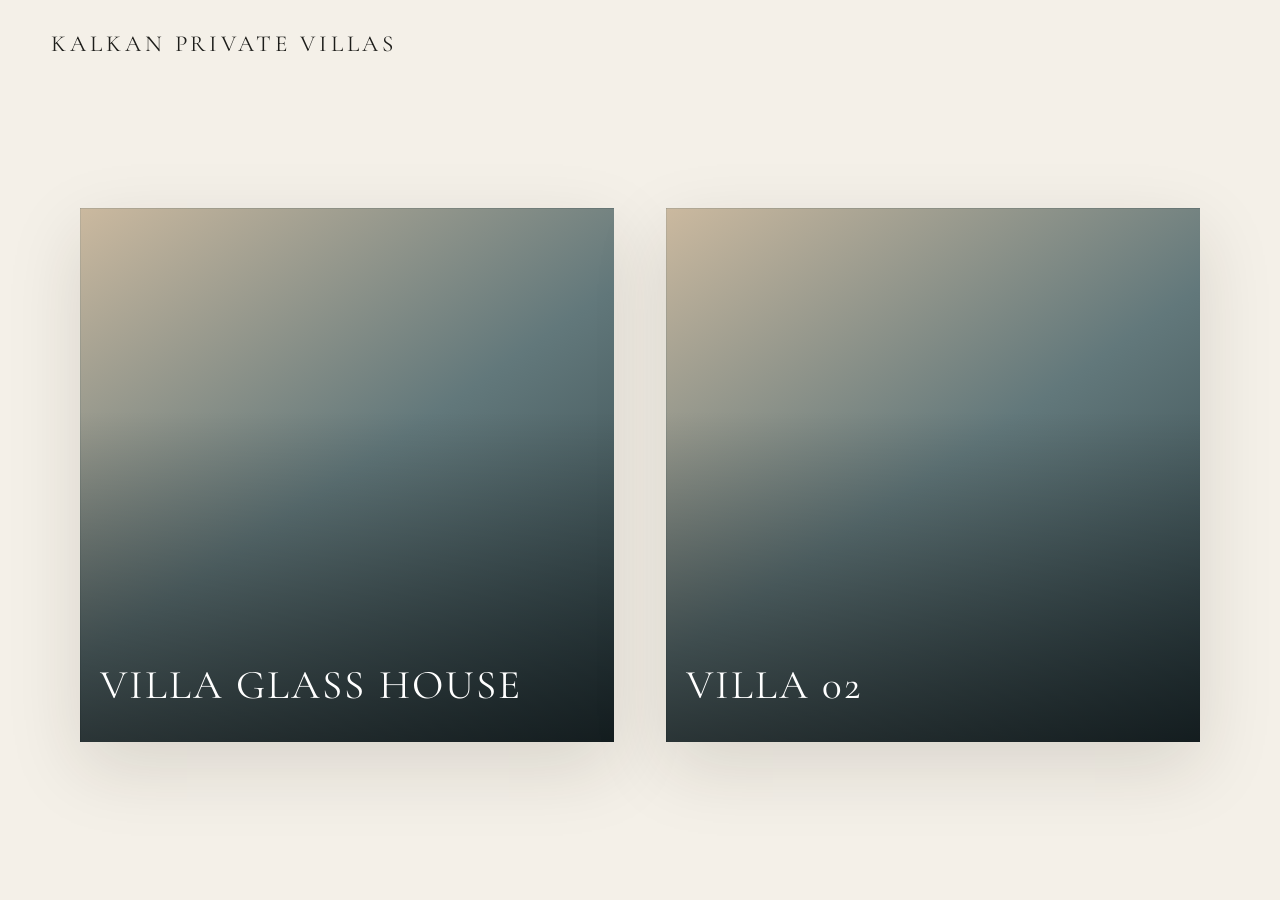
==== commit 0147a89a: "Add files via upload" ====
--- a/index.html
+++ b/index.html
@@ -1 +1,30 @@
-<!doctype html><html lang="en"><head><meta charset="utf-8"><meta name="viewport" content="width=device-width,initial-scale=1"><title>Kalkan Private Villas</title><meta name="description" content="Private luxury villas in Kalkan, Turkey."><link rel="preconnect" href="https://fonts.googleapis.com"><link rel="preconnect" href="https://fonts.gstatic.com" crossorigin><link href="https://fonts.googleapis.com/css2?family=Cormorant+Garamond:wght@500;600&family=Inter:wght@300;400;500&display=swap" rel="stylesheet"><link rel="stylesheet" href="styles.css"></head><body class="home"><header class="home-brand">KALKAN PRIVATE VILLAS</header><main class="selector"><div id="villaGrid" class="villa-grid"></div></main><div id="transitionLayer" class="transition-layer"></div><script src="app.js"></script></body></html>
+<!doctype html>
+<html lang="en">
+<head>
+  <meta charset="utf-8">
+  <meta name="viewport" content="width=device-width,initial-scale=1">
+  <meta name="theme-color" content="#f4f0e8">
+  <title>Kalkan Private Villas</title>
+  <meta name="description" content="Discover Villa Glass House and Villa 02, two private villas in Kalkan, Turkey.">
+  <link rel="preconnect" href="https://fonts.googleapis.com">
+  <link rel="preconnect" href="https://fonts.gstatic.com" crossorigin>
+  <link href="https://fonts.googleapis.com/css2?family=Cormorant+Garamond:wght@500;600&family=Inter:wght@300;400;500&display=swap" rel="stylesheet">
+  <link rel="stylesheet" href="styles.css?v=5">
+</head>
+<body class="home">
+  <header class="home-brand">KALKAN PRIVATE VILLAS</header>
+  <main class="selector" aria-label="Choose a villa">
+    <div id="villaGrid" class="villa-grid">
+      <!-- Working fallback even if app.js fails to load. -->
+      <a class="villa-card" href="villa.html?id=glass-house" data-id="glass-house" style="--img:url('https://images.unsplash.com/photo-1600607687939-ce8a6c25118c?auto=format&fit=crop&w=1800&q=88')" aria-label="Explore Villa Glass House">
+        <span>VILLA GLASS HOUSE</span>
+      </a>
+      <a class="villa-card" href="villa.html?id=villa-02" data-id="villa-02" style="--img:url('https://images.unsplash.com/photo-1600607688960-e095ff83135c?auto=format&fit=crop&w=1800&q=88')" aria-label="Explore Villa 02">
+        <span>VILLA 02</span>
+      </a>
+    </div>
+  </main>
+  <div id="transitionLayer" class="transition-layer" aria-hidden="true"></div>
+  <script src="app.js?v=5" defer></script>
+</body>
+</html>
--- a/styles.css
+++ b/styles.css
@@ -1 +1 @@
-:root{--bg:#f4f0e8;--paper:#fbf9f5;--ink:#1d1d1a;--muted:#746f65;--line:rgba(29,29,26,.13);--accent:#a98b62;--dark:#171916;--ease:cubic-bezier(.22,.75,.2,1)}*{box-sizing:border-box}html{scroll-behavior:smooth}body{margin:0;background:var(--bg);color:var(--ink);font-family:Inter,sans-serif;-webkit-font-smoothing:antialiased}a{color:inherit;text-decoration:none}button,input,textarea{font:inherit}.home-brand{position:fixed;z-index:20;left:0;top:0;padding:30px 4vw;font-family:"Cormorant Garamond",serif;font-size:23px;letter-spacing:.17em}.selector{min-height:100svh;display:grid;place-items:center;padding:100px 5vw 50px}.villa-grid{width:min(1120px,100%);display:grid;grid-template-columns:repeat(2,1fr);gap:4vw}.villa-card{border:0;padding:0;aspect-ratio:1;position:relative;overflow:hidden;cursor:pointer;background:#ddd center/cover;background-image:var(--img);box-shadow:0 25px 70px rgba(35,28,18,.13);transition:transform .8s var(--ease),box-shadow .6s}.villa-card:before{content:"";position:absolute;inset:0;background:linear-gradient(to top,rgba(0,0,0,.52),rgba(0,0,0,0) 62%);transition:.6s}.villa-card:after{content:"";position:absolute;inset:-5%;background-image:var(--img);background-position:center;background-size:cover;z-index:-1;transition:transform 1.1s var(--ease);transform:scale(1.03)}.villa-card:hover{transform:translateY(-7px);box-shadow:0 36px 90px rgba(35,28,18,.2)}.villa-card:hover:after{transform:scale(1.11)}.villa-card span{position:absolute;left:20px;right:20px;bottom:32px;color:white;font-family:"Cormorant Garamond",serif;font-size:clamp(30px,3.2vw,50px);letter-spacing:.05em;transition:transform .7s var(--ease),letter-spacing .7s}.villa-card:hover span{transform:translateY(-7px);letter-spacing:.075em}.transition-layer{position:fixed;inset:0;background:var(--paper);z-index:100;pointer-events:none;transform:scaleY(0);transform-origin:bottom}.transition-layer.active{animation:wipe .7s var(--ease) forwards}@keyframes wipe{to{transform:scaleY(1)}}.back-link{position:fixed;top:24px;left:26px;z-index:30;color:white;border:1px solid rgba(255,255,255,.45);padding:11px 15px;font-size:11px;letter-spacing:.14em;text-transform:uppercase;backdrop-filter:blur(8px)}.hero{min-height:100svh;position:relative;display:flex;align-items:flex-end;padding:9vh 7vw;color:white;background-image:var(--hero);background-size:cover;background-position:center;opacity:0;transform:scale(1.025);transition:opacity .6s,transform 1.1s var(--ease)}.entered .hero{opacity:1;transform:scale(1)}.hero-overlay{position:absolute;inset:0;background:linear-gradient(to top,rgba(0,0,0,.62),rgba(0,0,0,.05) 68%)}.hero-copy{position:relative;z-index:2;max-width:900px}.hero h1,.section h2,.trust h2,.admin-shell h1{font-family:"Cormorant Garamond",serif;font-weight:500}.hero h1{font-size:clamp(55px,9vw,130px);line-height:.9;margin:12px 0 28px}.eyebrow{font-size:10px;letter-spacing:.24em;color:var(--accent);text-transform:uppercase}.eyebrow.light{color:rgba(255,255,255,.75)}.hero-cta{display:inline-block;border-bottom:1px solid rgba(255,255,255,.65);padding-bottom:7px;font-size:12px;letter-spacing:.15em;text-transform:uppercase}.facts{display:grid;grid-template-columns:repeat(4,1fr);background:var(--paper);border-bottom:1px solid var(--line)}.facts div{text-align:center;padding:30px;border-right:1px solid var(--line)}.facts div:last-child{border-right:0}.facts b{display:block;font-family:"Cormorant Garamond",serif;font-size:33px;font-weight:500}.facts span{font-size:10px;letter-spacing:.14em;color:var(--muted);text-transform:uppercase}.section{max-width:1240px;margin:auto;padding:110px 6vw}.section h2,.trust h2{font-size:clamp(42px,5.5vw,72px);line-height:1;margin:12px 0 25px}.intro{max-width:980px}.intro>p:last-child,.location p,.booking p,.faq p{color:var(--muted);line-height:1.9}.gallery-grid{display:grid;grid-template-columns:1.25fr .75fr;gap:18px;margin-top:35px}.gallery-grid img{width:100%;height:100%;object-fit:cover;min-height:320px}.gallery-grid img:first-child{grid-row:span 2;min-height:660px}.split{display:grid;grid-template-columns:1fr 1fr;gap:8vw}.amenities{display:grid;grid-template-columns:1fr 1fr;align-content:center;gap:0}.amenities div{padding:18px 0;border-bottom:1px solid var(--line);color:var(--muted)}.distance-list{border-top:1px solid var(--line);align-self:center}.distance-list div{display:flex;justify-content:space-between;gap:30px;padding:20px 0;border-bottom:1px solid var(--line)}.distance-list span{color:var(--muted)}.trust{background:var(--dark);color:white;padding:100px max(6vw,24px)}.trust>div{max-width:1240px;margin:auto}.trust-grid{display:grid;grid-template-columns:repeat(3,1fr);margin-top:45px;border-top:1px solid rgba(255,255,255,.18)}.trust-grid div{padding:28px;border-right:1px solid rgba(255,255,255,.18)}.trust-grid b{display:block;color:var(--accent);font-family:"Cormorant Garamond",serif;font-size:30px;margin-bottom:20px}.trust-grid span{color:rgba(255,255,255,.75);line-height:1.6}.booking{display:grid;grid-template-columns:.85fr 1.15fr;gap:7vw}.booking form{display:grid;grid-template-columns:1fr 1fr;gap:12px}.booking input,.booking textarea{border:1px solid var(--line);background:white;padding:15px}.booking textarea{grid-column:1/-1;min-height:110px}.booking button{grid-column:1/-1;border:0;background:var(--ink);color:white;padding:16px;cursor:pointer}.whatsapp{display:inline-block;margin-top:18px;border:1px solid var(--ink);padding:13px 18px}.faq details{border-top:1px solid var(--line);padding:20px 0}.faq details:last-child{border-bottom:1px solid var(--line)}.faq summary{cursor:pointer;font-family:"Cormorant Garamond",serif;font-size:25px}.admin-page{min-height:100vh;background:radial-gradient(circle at 20% 0%,#fff 0,transparent 27%),linear-gradient(145deg,#eee6d8,#f8f5ef 48%,#e9e1d4)}.admin-shell{max-width:1180px;margin:auto;padding:65px 24px 100px}.admin-back{font-size:11px;letter-spacing:.12em;text-transform:uppercase}.admin-shell h1{font-size:clamp(48px,6vw,74px);margin:12px 0}.admin-note{color:var(--muted);margin-bottom:35px}.admin-grid{display:grid;grid-template-columns:1fr 1fr;gap:24px}.admin-card{background:rgba(255,255,255,.72);backdrop-filter:blur(12px);border:1px solid rgba(255,255,255,.75);box-shadow:0 20px 60px rgba(60,45,24,.08);padding:28px}.admin-card h2{font-family:"Cormorant Garamond",serif;font-size:36px;margin:7px 0 25px}.admin-card label{display:grid;gap:8px;font-size:11px;letter-spacing:.07em;color:var(--muted);margin-bottom:15px}.admin-card input,.admin-card textarea{width:100%;border:1px solid var(--line);background:rgba(255,255,255,.9);padding:12px;color:var(--ink)}.admin-card textarea{min-height:100px;resize:vertical}.admin-row{display:grid;grid-template-columns:repeat(3,1fr);gap:10px}.admin-actions{display:flex;align-items:center;gap:12px;margin-top:28px}.primary-btn,.secondary-btn{padding:14px 20px;cursor:pointer}.primary-btn{border:0;background:var(--ink);color:white}.secondary-btn{border:1px solid var(--line);background:transparent}@media(max-width:850px){.home-brand{position:absolute;font-size:18px;padding:22px}.villa-grid,.split,.booking,.admin-grid{grid-template-columns:1fr}.selector{padding:85px 20px 35px}.facts{grid-template-columns:repeat(2,1fr)}.gallery-grid{grid-template-columns:1fr}.gallery-grid img:first-child{grid-row:auto;min-height:380px}.gallery-grid img{min-height:320px}.amenities{grid-template-columns:1fr}.trust-grid{grid-template-columns:1fr}.trust-grid div{border-right:0;border-bottom:1px solid rgba(255,255,255,.18)}.booking form{grid-template-columns:1fr}.booking textarea,.booking button{grid-column:auto}.admin-row{grid-template-columns:1fr}}
+:root{--bg:#f4f0e8;--paper:#fbf9f5;--ink:#1d1d1a;--muted:#746f65;--line:rgba(29,29,26,.13);--accent:#a98b62;--dark:#171916;--ease:cubic-bezier(.22,.75,.2,1)}*{box-sizing:border-box}html{scroll-behavior:smooth}body{margin:0;background:var(--bg);color:var(--ink);font-family:Inter,sans-serif;-webkit-font-smoothing:antialiased}a{color:inherit;text-decoration:none}button,input,textarea{font:inherit}.home-brand{position:fixed;z-index:20;left:0;top:0;padding:30px 4vw;font-family:"Cormorant Garamond",serif;font-size:23px;letter-spacing:.17em}.selector{min-height:100svh;display:grid;place-items:center;padding:100px 5vw 50px}.villa-grid{width:min(1120px,100%);display:grid;grid-template-columns:repeat(2,1fr);gap:4vw}.villa-card{display:block;width:100%;color:inherit;text-decoration:none;border:0;padding:0;aspect-ratio:1;position:relative;overflow:hidden;cursor:pointer;background:#6d7a76 center/cover;background-image:var(--img, none),linear-gradient(145deg,#cbb99f,#62787b 50%,#293c41);box-shadow:0 25px 70px rgba(35,28,18,.13);transition:transform .8s var(--ease),box-shadow .6s}.villa-card:before{content:"";position:absolute;inset:0;background:linear-gradient(to top,rgba(0,0,0,.52),rgba(0,0,0,0) 62%);transition:.6s}.villa-card:after{content:"";position:absolute;inset:-5%;background-image:var(--img);background-position:center;background-size:cover;z-index:-1;transition:transform 1.1s var(--ease);transform:scale(1.03)}.villa-card:hover{transform:translateY(-7px);box-shadow:0 36px 90px rgba(35,28,18,.2)}.villa-card:hover:after{transform:scale(1.11)}.villa-card span{position:absolute;left:20px;right:20px;bottom:32px;color:white;font-family:"Cormorant Garamond",serif;font-size:clamp(30px,3.2vw,50px);letter-spacing:.05em;transition:transform .7s var(--ease),letter-spacing .7s}.villa-card:hover span{transform:translateY(-7px);letter-spacing:.075em}.transition-layer{position:fixed;inset:0;background:var(--paper);z-index:100;pointer-events:none;transform:scaleY(0);transform-origin:bottom}.transition-layer.active{animation:wipe .7s var(--ease) forwards}@keyframes wipe{to{transform:scaleY(1)}}.back-link{position:fixed;top:24px;left:26px;z-index:30;color:white;border:1px solid rgba(255,255,255,.45);padding:11px 15px;font-size:11px;letter-spacing:.14em;text-transform:uppercase;backdrop-filter:blur(8px)}.hero{min-height:100svh;position:relative;display:flex;align-items:flex-end;padding:9vh 7vw;color:white;background-image:var(--hero);background-size:cover;background-position:center;opacity:0;transform:scale(1.025);transition:opacity .6s,transform 1.1s var(--ease)}.entered .hero{opacity:1;transform:scale(1)}.hero-overlay{position:absolute;inset:0;background:linear-gradient(to top,rgba(0,0,0,.62),rgba(0,0,0,.05) 68%)}.hero-copy{position:relative;z-index:2;max-width:900px}.hero h1,.section h2,.trust h2,.admin-shell h1{font-family:"Cormorant Garamond",serif;font-weight:500}.hero h1{font-size:clamp(55px,9vw,130px);line-height:.9;margin:12px 0 28px}.eyebrow{font-size:10px;letter-spacing:.24em;color:var(--accent);text-transform:uppercase}.eyebrow.light{color:rgba(255,255,255,.75)}.hero-cta{display:inline-block;border-bottom:1px solid rgba(255,255,255,.65);padding-bottom:7px;font-size:12px;letter-spacing:.15em;text-transform:uppercase}.facts{display:grid;grid-template-columns:repeat(4,1fr);background:var(--paper);border-bottom:1px solid var(--line)}.facts div{text-align:center;padding:30px;border-right:1px solid var(--line)}.facts div:last-child{border-right:0}.facts b{display:block;font-family:"Cormorant Garamond",serif;font-size:33px;font-weight:500}.facts span{font-size:10px;letter-spacing:.14em;color:var(--muted);text-transform:uppercase}.section{max-width:1240px;margin:auto;padding:110px 6vw}.section h2,.trust h2{font-size:clamp(42px,5.5vw,72px);line-height:1;margin:12px 0 25px}.intro{max-width:980px}.intro>p:last-child,.location p,.booking p,.faq p{color:var(--muted);line-height:1.9}.gallery-grid{display:grid;grid-template-columns:1.25fr .75fr;gap:18px;margin-top:35px}.gallery-grid img{width:100%;height:100%;object-fit:cover;min-height:320px}.gallery-grid img:first-child{grid-row:span 2;min-height:660px}.split{display:grid;grid-template-columns:1fr 1fr;gap:8vw}.amenities{display:grid;grid-template-columns:1fr 1fr;align-content:center;gap:0}.amenities div{padding:18px 0;border-bottom:1px solid var(--line);color:var(--muted)}.distance-list{border-top:1px solid var(--line);align-self:center}.distance-list div{display:flex;justify-content:space-between;gap:30px;padding:20px 0;border-bottom:1px solid var(--line)}.distance-list span{color:var(--muted)}.trust{background:var(--dark);color:white;padding:100px max(6vw,24px)}.trust>div{max-width:1240px;margin:auto}.trust-grid{display:grid;grid-template-columns:repeat(3,1fr);margin-top:45px;border-top:1px solid rgba(255,255,255,.18)}.trust-grid div{padding:28px;border-right:1px solid rgba(255,255,255,.18)}.trust-grid b{display:block;color:var(--accent);font-family:"Cormorant Garamond",serif;font-size:30px;margin-bottom:20px}.trust-grid span{color:rgba(255,255,255,.75);line-height:1.6}.booking{display:grid;grid-template-columns:.85fr 1.15fr;gap:7vw}.booking form{display:grid;grid-template-columns:1fr 1fr;gap:12px}.booking input,.booking textarea{border:1px solid var(--line);background:white;padding:15px}.booking textarea{grid-column:1/-1;min-height:110px}.booking button{grid-column:1/-1;border:0;background:var(--ink);color:white;padding:16px;cursor:pointer}.whatsapp{display:inline-block;margin-top:18px;border:1px solid var(--ink);padding:13px 18px}.faq details{border-top:1px solid var(--line);padding:20px 0}.faq details:last-child{border-bottom:1px solid var(--line)}.faq summary{cursor:pointer;font-family:"Cormorant Garamond",serif;font-size:25px}.admin-page{min-height:100vh;background:radial-gradient(circle at 20% 0%,#fff 0,transparent 27%),linear-gradient(145deg,#eee6d8,#f8f5ef 48%,#e9e1d4)}.admin-shell{max-width:1180px;margin:auto;padding:65px 24px 100px}.admin-back{font-size:11px;letter-spacing:.12em;text-transform:uppercase}.admin-shell h1{font-size:clamp(48px,6vw,74px);margin:12px 0}.admin-note{color:var(--muted);margin-bottom:35px}.admin-grid{display:grid;grid-template-columns:1fr 1fr;gap:24px}.admin-card{background:rgba(255,255,255,.72);backdrop-filter:blur(12px);border:1px solid rgba(255,255,255,.75);box-shadow:0 20px 60px rgba(60,45,24,.08);padding:28px}.admin-card h2{font-family:"Cormorant Garamond",serif;font-size:36px;margin:7px 0 25px}.admin-card label{display:grid;gap:8px;font-size:11px;letter-spacing:.07em;color:var(--muted);margin-bottom:15px}.admin-card input,.admin-card textarea{width:100%;border:1px solid var(--line);background:rgba(255,255,255,.9);padding:12px;color:var(--ink)}.admin-card textarea{min-height:100px;resize:vertical}.admin-row{display:grid;grid-template-columns:repeat(3,1fr);gap:10px}.admin-actions{display:flex;align-items:center;gap:12px;margin-top:28px}.primary-btn,.secondary-btn{padding:14px 20px;cursor:pointer}.primary-btn{border:0;background:var(--ink);color:white}.secondary-btn{border:1px solid var(--line);background:transparent}@media(max-width:850px){.home-brand{position:absolute;font-size:18px;padding:22px}.villa-grid,.split,.booking,.admin-grid{grid-template-columns:1fr}.selector{padding:85px 20px 35px}.facts{grid-template-columns:repeat(2,1fr)}.gallery-grid{grid-template-columns:1fr}.gallery-grid img:first-child{grid-row:auto;min-height:380px}.gallery-grid img{min-height:320px}.amenities{grid-template-columns:1fr}.trust-grid{grid-template-columns:1fr}.trust-grid div{border-right:0;border-bottom:1px solid rgba(255,255,255,.18)}.booking form{grid-template-columns:1fr}.booking textarea,.booking button{grid-column:auto}.admin-row{grid-template-columns:1fr}}
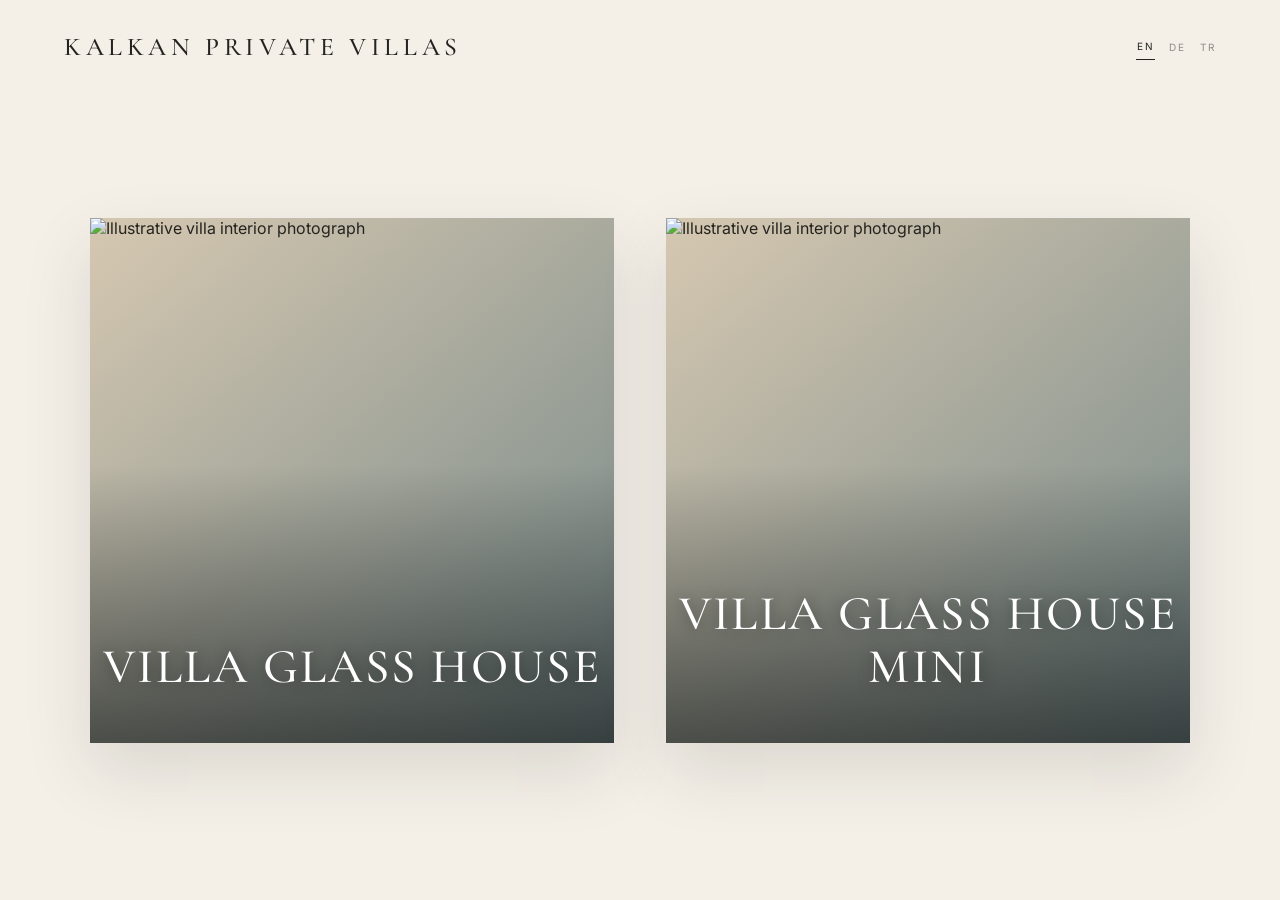
==== commit 6206184b: "Add files via upload" ====
--- a/index.html
+++ b/index.html
@@ -1,30 +1,5 @@
-<!doctype html>
-<html lang="en">
-<head>
-  <meta charset="utf-8">
-  <meta name="viewport" content="width=device-width,initial-scale=1">
-  <meta name="theme-color" content="#f4f0e8">
-  <title>Kalkan Private Villas</title>
-  <meta name="description" content="Discover Villa Glass House and Villa 02, two private villas in Kalkan, Turkey.">
-  <link rel="preconnect" href="https://fonts.googleapis.com">
-  <link rel="preconnect" href="https://fonts.gstatic.com" crossorigin>
-  <link href="https://fonts.googleapis.com/css2?family=Cormorant+Garamond:wght@500;600&family=Inter:wght@300;400;500&display=swap" rel="stylesheet">
-  <link rel="stylesheet" href="styles.css?v=5">
-</head>
-<body class="home">
-  <header class="home-brand">KALKAN PRIVATE VILLAS</header>
-  <main class="selector" aria-label="Choose a villa">
-    <div id="villaGrid" class="villa-grid">
-      <!-- Working fallback even if app.js fails to load. -->
-      <a class="villa-card" href="villa.html?id=glass-house" data-id="glass-house" style="--img:url('https://images.unsplash.com/photo-1600607687939-ce8a6c25118c?auto=format&fit=crop&w=1800&q=88')" aria-label="Explore Villa Glass House">
-        <span>VILLA GLASS HOUSE</span>
-      </a>
-      <a class="villa-card" href="villa.html?id=villa-02" data-id="villa-02" style="--img:url('https://images.unsplash.com/photo-1600607688960-e095ff83135c?auto=format&fit=crop&w=1800&q=88')" aria-label="Explore Villa 02">
-        <span>VILLA 02</span>
-      </a>
-    </div>
-  </main>
-  <div id="transitionLayer" class="transition-layer" aria-hidden="true"></div>
-  <script src="app.js?v=5" defer></script>
-</body>
-</html>
+<!doctype html><html lang="en"><head><meta charset="utf-8"><meta name="viewport" content="width=device-width, initial-scale=1"><meta name="theme-color" content="#f4f0e8"><title>Kalkan Private Villas | Luxury Villa Stays in Kalkan</title><meta name="description" content="Villa Glass House and Villa Glass House Mini — two private villa stays in Kalkan, Türkiye."><meta name="robots" content="index,follow,max-image-preview:large"><link rel="canonical" href="https://alperenklkn123.github.io/villa-websitesi/index.html">  <link rel="alternate" hreflang="en" href="https://alperenklkn123.github.io/villa-websitesi/index.html">
+  <link rel="alternate" hreflang="de" href="https://alperenklkn123.github.io/villa-websitesi/de/index.html">
+  <link rel="alternate" hreflang="tr" href="https://alperenklkn123.github.io/villa-websitesi/tr/index.html">
+  <link rel="alternate" hreflang="x-default" href="https://alperenklkn123.github.io/villa-websitesi/index.html">
+  <meta property="og:type" content="website"><meta property="og:title" content="Kalkan Private Villas | Luxury Villa Stays in Kalkan"><meta property="og:description" content="Villa Glass House and Villa Glass House Mini — two private villa stays in Kalkan, Türkiye."><meta property="og:url" content="https://alperenklkn123.github.io/villa-websitesi/index.html"><meta name="twitter:card" content="summary"><link rel="preconnect" href="https://fonts.googleapis.com"><link rel="preconnect" href="https://fonts.gstatic.com" crossorigin><link href="https://fonts.googleapis.com/css2?family=Cormorant+Garamond:wght@400;500;600&family=Inter:wght@300;400;500;600&display=swap" rel="stylesheet"><link rel="stylesheet" href="styles.css?v=7"><script src="site.js?v=7" defer></script></head><body class="home" data-page="home" data-lang="en"><header class="home-header"><a class="brand" href="index.html">KALKAN PRIVATE VILLAS</a><nav class="languages" aria-label="Language"><a aria-current="page" href="index.html">EN</a><a  href="de/index.html">DE</a><a  href="tr/index.html">TR</a></nav></header><main class="home-main" aria-label="Choose your villa"><div id="villaGrid" class="villa-grid"><a class="villa-card" href="villa-glass-house.html" aria-label="Villa Glass House" data-villa="glass-house"><img src="https://images.unsplash.com/photo-1600607687939-ce8a6c25118c?auto=format&amp;fit=crop&amp;w=1800&amp;q=85" loading="eager" decoding="async" alt="SAMPLE IMAGE" /><span class="card-overlay"></span><span class="card-title">Villa Glass House</span></a><a class="villa-card" href="villa-glass-house-mini.html" aria-label="Villa Glass House Mini" data-villa="glass-house-mini"><img src="https://images.unsplash.com/photo-1600607688960-e095ff83135c?auto=format&amp;fit=crop&amp;w=1800&amp;q=85" loading="eager" decoding="async" alt="SAMPLE IMAGE" /><span class="card-overlay"></span><span class="card-title">Villa Glass House Mini</span></a></div></main><div class="page-wipe" aria-hidden="true"></div><script type="application/ld+json">{"@context": "https://schema.org", "@type": "WebSite", "name": "Kalkan Private Villas", "url": "https://alperenklkn123.github.io/villa-websitesi/index.html"}</script></body></html>
--- a/styles.css
+++ b/styles.css
@@ -1 +1,21 @@
-:root{--bg:#f4f0e8;--paper:#fbf9f5;--ink:#1d1d1a;--muted:#746f65;--line:rgba(29,29,26,.13);--accent:#a98b62;--dark:#171916;--ease:cubic-bezier(.22,.75,.2,1)}*{box-sizing:border-box}html{scroll-behavior:smooth}body{margin:0;background:var(--bg);color:var(--ink);font-family:Inter,sans-serif;-webkit-font-smoothing:antialiased}a{color:inherit;text-decoration:none}button,input,textarea{font:inherit}.home-brand{position:fixed;z-index:20;left:0;top:0;padding:30px 4vw;font-family:"Cormorant Garamond",serif;font-size:23px;letter-spacing:.17em}.selector{min-height:100svh;display:grid;place-items:center;padding:100px 5vw 50px}.villa-grid{width:min(1120px,100%);display:grid;grid-template-columns:repeat(2,1fr);gap:4vw}.villa-card{display:block;width:100%;color:inherit;text-decoration:none;border:0;padding:0;aspect-ratio:1;position:relative;overflow:hidden;cursor:pointer;background:#6d7a76 center/cover;background-image:var(--img, none),linear-gradient(145deg,#cbb99f,#62787b 50%,#293c41);box-shadow:0 25px 70px rgba(35,28,18,.13);transition:transform .8s var(--ease),box-shadow .6s}.villa-card:before{content:"";position:absolute;inset:0;background:linear-gradient(to top,rgba(0,0,0,.52),rgba(0,0,0,0) 62%);transition:.6s}.villa-card:after{content:"";position:absolute;inset:-5%;background-image:var(--img);background-position:center;background-size:cover;z-index:-1;transition:transform 1.1s var(--ease);transform:scale(1.03)}.villa-card:hover{transform:translateY(-7px);box-shadow:0 36px 90px rgba(35,28,18,.2)}.villa-card:hover:after{transform:scale(1.11)}.villa-card span{position:absolute;left:20px;right:20px;bottom:32px;color:white;font-family:"Cormorant Garamond",serif;font-size:clamp(30px,3.2vw,50px);letter-spacing:.05em;transition:transform .7s var(--ease),letter-spacing .7s}.villa-card:hover span{transform:translateY(-7px);letter-spacing:.075em}.transition-layer{position:fixed;inset:0;background:var(--paper);z-index:100;pointer-events:none;transform:scaleY(0);transform-origin:bottom}.transition-layer.active{animation:wipe .7s var(--ease) forwards}@keyframes wipe{to{transform:scaleY(1)}}.back-link{position:fixed;top:24px;left:26px;z-index:30;color:white;border:1px solid rgba(255,255,255,.45);padding:11px 15px;font-size:11px;letter-spacing:.14em;text-transform:uppercase;backdrop-filter:blur(8px)}.hero{min-height:100svh;position:relative;display:flex;align-items:flex-end;padding:9vh 7vw;color:white;background-image:var(--hero);background-size:cover;background-position:center;opacity:0;transform:scale(1.025);transition:opacity .6s,transform 1.1s var(--ease)}.entered .hero{opacity:1;transform:scale(1)}.hero-overlay{position:absolute;inset:0;background:linear-gradient(to top,rgba(0,0,0,.62),rgba(0,0,0,.05) 68%)}.hero-copy{position:relative;z-index:2;max-width:900px}.hero h1,.section h2,.trust h2,.admin-shell h1{font-family:"Cormorant Garamond",serif;font-weight:500}.hero h1{font-size:clamp(55px,9vw,130px);line-height:.9;margin:12px 0 28px}.eyebrow{font-size:10px;letter-spacing:.24em;color:var(--accent);text-transform:uppercase}.eyebrow.light{color:rgba(255,255,255,.75)}.hero-cta{display:inline-block;border-bottom:1px solid rgba(255,255,255,.65);padding-bottom:7px;font-size:12px;letter-spacing:.15em;text-transform:uppercase}.facts{display:grid;grid-template-columns:repeat(4,1fr);background:var(--paper);border-bottom:1px solid var(--line)}.facts div{text-align:center;padding:30px;border-right:1px solid var(--line)}.facts div:last-child{border-right:0}.facts b{display:block;font-family:"Cormorant Garamond",serif;font-size:33px;font-weight:500}.facts span{font-size:10px;letter-spacing:.14em;color:var(--muted);text-transform:uppercase}.section{max-width:1240px;margin:auto;padding:110px 6vw}.section h2,.trust h2{font-size:clamp(42px,5.5vw,72px);line-height:1;margin:12px 0 25px}.intro{max-width:980px}.intro>p:last-child,.location p,.booking p,.faq p{color:var(--muted);line-height:1.9}.gallery-grid{display:grid;grid-template-columns:1.25fr .75fr;gap:18px;margin-top:35px}.gallery-grid img{width:100%;height:100%;object-fit:cover;min-height:320px}.gallery-grid img:first-child{grid-row:span 2;min-height:660px}.split{display:grid;grid-template-columns:1fr 1fr;gap:8vw}.amenities{display:grid;grid-template-columns:1fr 1fr;align-content:center;gap:0}.amenities div{padding:18px 0;border-bottom:1px solid var(--line);color:var(--muted)}.distance-list{border-top:1px solid var(--line);align-self:center}.distance-list div{display:flex;justify-content:space-between;gap:30px;padding:20px 0;border-bottom:1px solid var(--line)}.distance-list span{color:var(--muted)}.trust{background:var(--dark);color:white;padding:100px max(6vw,24px)}.trust>div{max-width:1240px;margin:auto}.trust-grid{display:grid;grid-template-columns:repeat(3,1fr);margin-top:45px;border-top:1px solid rgba(255,255,255,.18)}.trust-grid div{padding:28px;border-right:1px solid rgba(255,255,255,.18)}.trust-grid b{display:block;color:var(--accent);font-family:"Cormorant Garamond",serif;font-size:30px;margin-bottom:20px}.trust-grid span{color:rgba(255,255,255,.75);line-height:1.6}.booking{display:grid;grid-template-columns:.85fr 1.15fr;gap:7vw}.booking form{display:grid;grid-template-columns:1fr 1fr;gap:12px}.booking input,.booking textarea{border:1px solid var(--line);background:white;padding:15px}.booking textarea{grid-column:1/-1;min-height:110px}.booking button{grid-column:1/-1;border:0;background:var(--ink);color:white;padding:16px;cursor:pointer}.whatsapp{display:inline-block;margin-top:18px;border:1px solid var(--ink);padding:13px 18px}.faq details{border-top:1px solid var(--line);padding:20px 0}.faq details:last-child{border-bottom:1px solid var(--line)}.faq summary{cursor:pointer;font-family:"Cormorant Garamond",serif;font-size:25px}.admin-page{min-height:100vh;background:radial-gradient(circle at 20% 0%,#fff 0,transparent 27%),linear-gradient(145deg,#eee6d8,#f8f5ef 48%,#e9e1d4)}.admin-shell{max-width:1180px;margin:auto;padding:65px 24px 100px}.admin-back{font-size:11px;letter-spacing:.12em;text-transform:uppercase}.admin-shell h1{font-size:clamp(48px,6vw,74px);margin:12px 0}.admin-note{color:var(--muted);margin-bottom:35px}.admin-grid{display:grid;grid-template-columns:1fr 1fr;gap:24px}.admin-card{background:rgba(255,255,255,.72);backdrop-filter:blur(12px);border:1px solid rgba(255,255,255,.75);box-shadow:0 20px 60px rgba(60,45,24,.08);padding:28px}.admin-card h2{font-family:"Cormorant Garamond",serif;font-size:36px;margin:7px 0 25px}.admin-card label{display:grid;gap:8px;font-size:11px;letter-spacing:.07em;color:var(--muted);margin-bottom:15px}.admin-card input,.admin-card textarea{width:100%;border:1px solid var(--line);background:rgba(255,255,255,.9);padding:12px;color:var(--ink)}.admin-card textarea{min-height:100px;resize:vertical}.admin-row{display:grid;grid-template-columns:repeat(3,1fr);gap:10px}.admin-actions{display:flex;align-items:center;gap:12px;margin-top:28px}.primary-btn,.secondary-btn{padding:14px 20px;cursor:pointer}.primary-btn{border:0;background:var(--ink);color:white}.secondary-btn{border:1px solid var(--line);background:transparent}@media(max-width:850px){.home-brand{position:absolute;font-size:18px;padding:22px}.villa-grid,.split,.booking,.admin-grid{grid-template-columns:1fr}.selector{padding:85px 20px 35px}.facts{grid-template-columns:repeat(2,1fr)}.gallery-grid{grid-template-columns:1fr}.gallery-grid img:first-child{grid-row:auto;min-height:380px}.gallery-grid img{min-height:320px}.amenities{grid-template-columns:1fr}.trust-grid{grid-template-columns:1fr}.trust-grid div{border-right:0;border-bottom:1px solid rgba(255,255,255,.18)}.booking form{grid-template-columns:1fr}.booking textarea,.booking button{grid-column:auto}.admin-row{grid-template-columns:1fr}}
+:root{--cream:#f4f0e8;--light:#faf8f4;--ink:#24231f;--muted:#77746d;--line:#dcd6cc;--gold:#aa906d;--ease:cubic-bezier(.2,.74,.2,1)}
+*,*:before,*:after{box-sizing:border-box}html{scroll-behavior:smooth}body{margin:0;background:var(--cream);color:var(--ink);font-family:Inter,Arial,sans-serif;-webkit-font-smoothing:antialiased}a{color:inherit;text-decoration:none}button,input,textarea,select{font:inherit}button{cursor:pointer}img{display:block;max-width:100%}p{line-height:1.75}h1,h2,h3{font-family:'Cormorant Garamond',Georgia,serif;font-weight:500}h2{font-size:clamp(37px,5.2vw,68px);line-height:1.02;letter-spacing:-.025em;margin:.16em 0 .5em}.eyebrow{font-size:10px;font-weight:600;text-transform:uppercase;letter-spacing:.22em;color:var(--gold)}.eyebrow.light{color:#e8ddd0}
+/* Landing: exactly two large villa choices, no About / Contact sections */
+.home{min-height:100svh;background:#f4f0e8}.home-header{height:93px;padding:0 clamp(22px,5vw,80px);display:flex;align-items:center;justify-content:space-between}.brand{font-family:'Cormorant Garamond',Georgia,serif;letter-spacing:.18em;font-size:clamp(17px,2vw,27px);font-weight:500;white-space:nowrap}.languages{display:flex;gap:13px;align-items:center}.languages a{font-size:10px;letter-spacing:.15em;opacity:.48;padding:7px 1px;transition:opacity .25s}.languages a[aria-current],.languages a:hover{opacity:1}.languages a[aria-current]{border-bottom:1px solid var(--ink)}.home-main{min-height:calc(100svh - 93px);display:grid;place-items:center;padding:clamp(24px,4.5vw,65px) clamp(20px,5vw,90px) clamp(40px,7vw,100px)}.villa-grid{display:grid;grid-template-columns:repeat(2,minmax(0,1fr));gap:clamp(24px,4vw,66px);width:min(1100px,100%)}.villa-card{aspect-ratio:1;position:relative;display:block;overflow:hidden;background:linear-gradient(140deg,#d6c8b1,#748787);isolation:isolate;box-shadow:0 28px 65px rgba(40,33,24,.12);outline-offset:5px;transition:box-shadow .65s var(--ease),transform .65s var(--ease)}.villa-card img{width:100%;height:100%;object-fit:cover;transition:transform 1.15s var(--ease),filter .8s ease}.card-overlay{position:absolute;inset:0;background:linear-gradient(to top,rgba(0,0,0,.53),transparent 53%);transition:opacity .5s}.card-title{position:absolute;bottom:clamp(24px,4vw,49px);left:8px;right:8px;text-align:center;font:500 clamp(29px,3.8vw,54px)/1.1 'Cormorant Garamond',Georgia,serif;letter-spacing:.05em;text-transform:uppercase;color:#fff;text-shadow:0 1px 15px #0006;transition:transform .7s var(--ease),letter-spacing .6s var(--ease)}.villa-card:hover,.villa-card:focus-visible{transform:translateY(-7px);box-shadow:0 40px 85px rgba(40,33,24,.22)}.villa-card:hover img,.villa-card:focus-visible img{transform:scale(1.085);filter:saturate(1.08)}.villa-card:hover .card-title,.villa-card:focus-visible .card-title{transform:translateY(-9px);letter-spacing:.075em}.page-wipe{position:fixed;z-index:100;inset:0;background:#e7ded1;transform:scaleY(0);transform-origin:bottom;pointer-events:none}.page-wipe.active{animation:wipe .56s var(--ease) forwards}@keyframes wipe{to{transform:scaleY(1)}}
+/* Villa detail */
+.detail-header{position:absolute;top:0;z-index:40;width:100%;height:90px;padding:0 clamp(18px,5vw,80px);display:grid;grid-template-columns:1fr auto 1fr;align-items:center;color:#fff;background:linear-gradient(to bottom,#08070655,transparent)}.detail-header .languages{justify-self:end}.detail-header .languages a[aria-current]{border-bottom-color:#fff}.detail-header .back{font-size:12px;white-space:nowrap;letter-spacing:.06em}.brand-small{font-size:clamp(14px,1.6vw,23px)}.detail-hero{height:max(650px,100svh);position:relative;overflow:hidden;display:flex;align-items:end;background:#718083}.detail-hero>img{position:absolute;inset:0;width:100%;height:100%;object-fit:cover;animation:herozoom 1.4s var(--ease) both}@keyframes herozoom{from{transform:scale(1.06);opacity:.65}to{transform:scale(1);opacity:1}}.hero-shade{position:absolute;inset:0;background:linear-gradient(to top,#0009,transparent 65%)}.hero-content{position:relative;z-index:2;width:min(1320px,100%);margin:auto auto 0;padding:0 clamp(23px,7vw,100px) clamp(80px,10vh,150px)}.hero-content h1{font-size:clamp(56px,9vw,138px);letter-spacing:.01em;line-height:.92;margin:15px 0 35px;color:#fff}.hero-link{border-bottom:1px solid #dedbd6;color:#fff;padding-bottom:10px;font-size:13px;display:inline-flex;gap:28px;letter-spacing:.06em}.sample-tag{position:absolute;z-index:3;bottom:19px;right:25px;border:1px solid #fffa;color:#fff;background:#0004;padding:8px 10px;font-size:10px;letter-spacing:.16em}.facts-bar{display:flex;justify-content:center;gap:0;background:#ede8df;border-bottom:1px solid var(--line);padding:30px 4vw}.fact{display:flex;flex-direction:column;text-align:center;min-width:150px;padding:0 36px;border-right:1px solid var(--line)}.fact:last-child{border:0}.fact strong{font:500 37px/1 'Cormorant Garamond',Georgia,serif}.fact span{text-transform:uppercase;font-size:10px;letter-spacing:.14em;margin-top:12px;color:#666}.content-section{max-width:1350px;margin:0 auto;padding:clamp(70px,8vw,120px) clamp(22px,6vw,88px)}.intro{display:grid;grid-template-columns:.9fr 1.1fr;gap:9vw}.lead{font-size:clamp(17px,1.6vw,21px);color:#4e4b45;line-height:1.85;margin:35px 0}.muted-note{color:var(--muted);font-size:13px;line-height:1.65}.section-heading{display:flex;justify-content:space-between;align-items:end;gap:30px;margin-bottom:25px}.section-heading .muted-note{max-width:280px}.gallery-grid{display:grid;grid-template-columns:repeat(3,minmax(0,1fr));grid-template-rows:repeat(2,260px);gap:13px}.gallery-tile{display:block;border:0;padding:0;overflow:hidden;background:#ccc;position:relative}.gallery-tile:nth-child(1){grid-column:span 2;grid-row:span 2}.gallery-tile img{width:100%;height:100%;object-fit:cover;transition:transform .7s var(--ease)}.gallery-tile:hover img,.gallery-tile:focus-visible img{transform:scale(1.06)}.split{border-top:1px solid var(--line);display:grid;grid-template-columns:.95fr 1.05fr;gap:10vw}.amenities{display:grid;grid-template-columns:repeat(2,minmax(0,1fr));gap:17px}.amenity-item{border-bottom:1px solid var(--line);padding-bottom:14px;font-size:14px}.amenity-item span{color:var(--gold);margin-right:8px}.location-card{min-height:200px;background:#ebe4d7;padding:36px;display:flex;gap:22px;align-items:start}.location-card strong{font-family:'Cormorant Garamond',Georgia,serif;font-size:26px}.location-dot{display:block;flex:0 0 13px;width:13px;height:13px;border-radius:50%;background:#ad926a;box-shadow:0 0 0 7px #aa906d33;margin-top:12px}.distance-list>div{border-top:1px solid #c8bfb0;padding:13px 0;display:flex;gap:12px;justify-content:space-between;font-size:13px}.distance-list strong{font:600 13px Inter,Arial,sans-serif;text-align:right}.booking-wrap{background:#e8e1d6;padding:clamp(75px,9vw,140px) clamp(20px,6vw,90px)}.booking-inner{display:grid;grid-template-columns:1fr 1fr;gap:clamp(30px,9vw,120px);max-width:1210px;margin:auto}.booking-copy h2{font-size:clamp(46px,6vw,78px)}.booking-copy>p:not(.eyebrow){color:#5c5851}.booking-rate{font-weight:600;font-size:14px}.booking-form{display:grid;gap:17px}.booking-form label{display:grid;gap:7px;font-size:12px;color:#5c5851}.booking-form input,.booking-form textarea{width:100%;border:1px solid #cfc6b9;border-radius:0;background:#f7f3ed;padding:15px 16px;color:#222;outline-color:var(--gold)}.date-fields{display:grid;grid-template-columns:1fr 1fr;gap:15px}.primary-btn{border:1px solid #292822;color:white;background:#292822;text-align:center;padding:16px;transition:background .2s}.primary-btn:hover:not(:disabled){background:#605142}.primary-btn:disabled{background:#a8a097;border-color:#a8a097;cursor:not-allowed}.privacy-note{font-size:11px;color:var(--muted);line-height:1.6}.faq-section{display:grid;grid-template-columns:.7fr 1.3fr;gap:9vw}.faq-list details{padding:20px 0;border-bottom:1px solid var(--line)}.faq-list summary{font-size:15px;cursor:pointer;list-style-position:outside}.faq-list p{font-size:14px;color:var(--muted)}.next-villa{text-align:center;background:#292924;color:#fff;padding:75px 20px 85px}.next-villa>a{font:500 clamp(40px,6vw,76px) 'Cormorant Garamond',Georgia,serif;display:inline-flex;gap:20px;align-items:center}.next-villa>a span{font-size:35px}.site-footer{display:flex;justify-content:space-between;gap:16px;padding:35px clamp(20px,5vw,80px);font-size:12px;color:#74716a}.site-footer>a{font-family:'Cormorant Garamond',Georgia,serif;font-size:18px;letter-spacing:.16em}.lightbox:not([hidden]){position:fixed;z-index:110;inset:0;background:#070707ee;display:grid;place-items:center;padding:50px}.lightbox img{max-height:88vh;max-width:min(95vw,1500px);object-fit:contain}.close-lightbox{position:absolute;top:12px;right:22px;background:transparent;color:#fff;border:0;font-size:42px}
+/* Admin: no passwords or secrets stored in front-end */
+.admin-page{background:linear-gradient(145deg,#f7f3ed,#ece4d8);min-height:100svh}.admin-shell{width:min(1200px,100%);padding:60px 24px 110px;margin:auto}.admin-top{display:flex;justify-content:space-between;align-items:center;gap:24px}.admin-top a{font-size:12px}.admin-shell h1{font-size:clamp(47px,7vw,79px);margin:16px 0}.admin-lead{max-width:850px;color:#5f5b53;font-size:14px}.admin-warning{background:#f5e6ce;padding:15px 20px;border:1px solid #d8bd8e;font-size:13px;line-height:1.75;margin:28px 0}.admin-grid{display:grid;grid-template-columns:repeat(2,minmax(0,1fr));gap:22px;margin:38px 0}.admin-card{padding:28px;background:#fffcf9e6;border:1px solid #e2d8ca;box-shadow:0 16px 50px #42372212}.admin-card h2{margin:10px 0 25px;font-size:40px}.admin-card label,.admin-global label{display:grid;gap:8px;font-size:13px;color:#57534b;margin:14px 0}.admin-card input,.admin-card textarea,.admin-global input,.admin-global textarea{padding:12px;border:1px solid #d6cdbf;background:#fffdfa;width:100%;color:#292822}.admin-card textarea{min-height:95px;resize:vertical}.admin-rows{display:grid;grid-template-columns:repeat(3,1fr);gap:12px}.admin-global{padding:28px;border:1px solid #e2d8ca;background:#fffdfa}.admin-global h2{font-size:34px}.admin-actions{display:flex;flex-wrap:wrap;gap:12px;align-items:center;padding-bottom:12px}.admin-actions button{padding:13px 20px;border:1px solid #333;background:#333;color:#fff}.admin-actions .secondary{background:transparent;color:#333}.admin-actions button:hover{opacity:.84}.admin-help{font-size:13px;color:#4f4b43;line-height:1.8}.admin-help code{font-size:12px;background:#eee5d9;padding:2px 5px}
+@media(max-width:880px){.villa-grid{gap:22px}.detail-header{grid-template-columns:1fr auto}.detail-header .brand-small{display:none}.facts-bar{flex-wrap:wrap}.intro,.split,.booking-inner,.faq-section{grid-template-columns:1fr;gap:25px}.gallery-grid{grid-template-rows:repeat(2,190px)}.admin-grid{grid-template-columns:1fr}}
+@media(max-width:620px){.home-header{height:80px;padding:0 19px;gap:16px}.brand{font-size:clamp(16px,4vw,19px);letter-spacing:.1em}.languages{gap:10px}.home-main{min-height:calc(100svh - 80px);padding:22px 19px 60px}.villa-grid{grid-template-columns:1fr;max-width:460px;gap:25px}.villa-card{aspect-ratio:1}.card-title{font-size:clamp(30px,8vw,47px)}.detail-header{height:80px;padding:0 17px}.detail-header .back{font-size:11px}.detail-header .languages{gap:10px}.detail-hero{height:min(850px,90svh);min-height:570px}.hero-content{padding:0 23px 85px}.hero-content h1{font-size:clamp(58px,14vw,95px)}.facts-bar{padding:22px 10px}.fact{min-width:calc(33% - 4px);padding:0 8px}.fact strong{font-size:30px}.fact span{font-size:9px}.content-section{padding:65px 21px}.section-heading{flex-direction:column;align-items:start}.gallery-grid{grid-template-columns:1fr 1fr;grid-template-rows:repeat(3,170px)}.gallery-tile:nth-child(1){grid-column:span 2;grid-row:span 1}.amenities{grid-template-columns:1fr}.date-fields{grid-template-columns:1fr}.next-villa>a{font-size:44px}.site-footer{flex-direction:column}.admin-shell{padding:35px 18px 70px}.admin-card{padding:19px}.admin-rows{grid-template-columns:1fr 1fr}}
+@media(prefers-reduced-motion:reduce){*,*:before,*:after{scroll-behavior:auto!important;animation-duration:.01ms!important;transition-duration:.01ms!important}}
+/* Utilities and editor controls */
+[hidden] { display:none !important; }
+.admin-check { display:flex !important; flex-direction:row !important; align-items:center; gap:12px; margin:20px 0 !important; font-size:13px; }
+.admin-check input { width:18px; height:18px; flex:0 0 18px; accent-color:#857257; }
+.admin-lang { font:500 25px 'Cormorant Garamond',Georgia,serif; margin:30px 0 6px; padding-top:18px; border-top:1px solid #e2d8ca; }
+.admin-card textarea { line-height:1.55; }
+.admin-card:focus-within { border-color:#c2b29a; }
+.admin-global { margin-top:25px; }
+.admin-actions button { cursor:pointer; }
+.admin-actions button:focus-visible,.villa-card:focus-visible { outline:3px solid #987748; outline-offset:5px; }
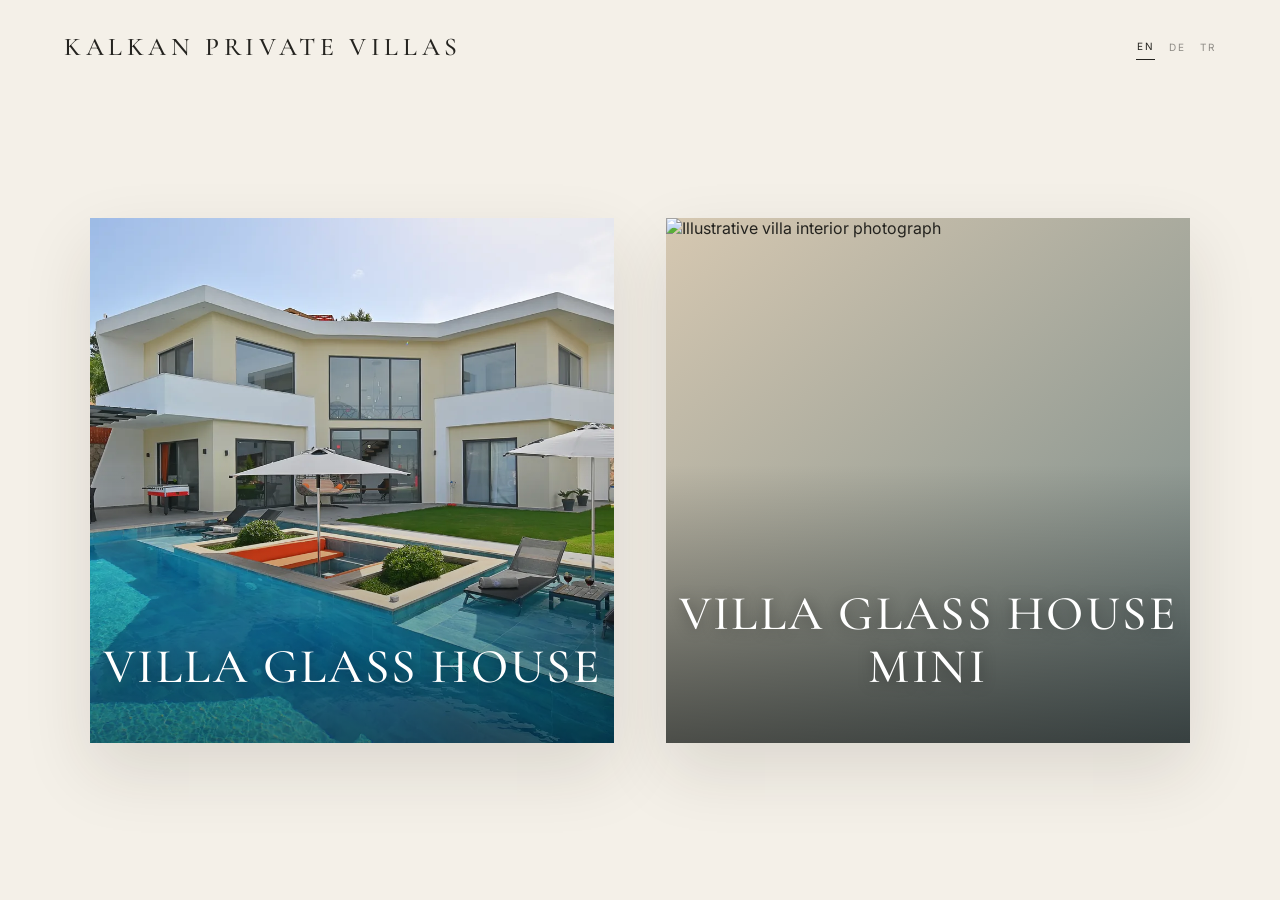
==== commit 84db6990: "Add files via upload" ====
--- a/index.html
+++ b/index.html
@@ -2,4 +2,4 @@
   <link rel="alternate" hreflang="de" href="https://alperenklkn123.github.io/villa-websitesi/de/index.html">
   <link rel="alternate" hreflang="tr" href="https://alperenklkn123.github.io/villa-websitesi/tr/index.html">
   <link rel="alternate" hreflang="x-default" href="https://alperenklkn123.github.io/villa-websitesi/index.html">
-  <meta property="og:type" content="website"><meta property="og:title" content="Kalkan Private Villas | Luxury Villa Stays in Kalkan"><meta property="og:description" content="Villa Glass House and Villa Glass House Mini — two private villa stays in Kalkan, Türkiye."><meta property="og:url" content="https://alperenklkn123.github.io/villa-websitesi/index.html"><meta name="twitter:card" content="summary"><link rel="preconnect" href="https://fonts.googleapis.com"><link rel="preconnect" href="https://fonts.gstatic.com" crossorigin><link href="https://fonts.googleapis.com/css2?family=Cormorant+Garamond:wght@400;500;600&family=Inter:wght@300;400;500;600&display=swap" rel="stylesheet"><link rel="stylesheet" href="styles.css?v=7"><script src="site.js?v=7" defer></script></head><body class="home" data-page="home" data-lang="en"><header class="home-header"><a class="brand" href="index.html">KALKAN PRIVATE VILLAS</a><nav class="languages" aria-label="Language"><a aria-current="page" href="index.html">EN</a><a  href="de/index.html">DE</a><a  href="tr/index.html">TR</a></nav></header><main class="home-main" aria-label="Choose your villa"><div id="villaGrid" class="villa-grid"><a class="villa-card" href="villa-glass-house.html" aria-label="Villa Glass House" data-villa="glass-house"><img src="https://images.unsplash.com/photo-1600607687939-ce8a6c25118c?auto=format&amp;fit=crop&amp;w=1800&amp;q=85" loading="eager" decoding="async" alt="SAMPLE IMAGE" /><span class="card-overlay"></span><span class="card-title">Villa Glass House</span></a><a class="villa-card" href="villa-glass-house-mini.html" aria-label="Villa Glass House Mini" data-villa="glass-house-mini"><img src="https://images.unsplash.com/photo-1600607688960-e095ff83135c?auto=format&amp;fit=crop&amp;w=1800&amp;q=85" loading="eager" decoding="async" alt="SAMPLE IMAGE" /><span class="card-overlay"></span><span class="card-title">Villa Glass House Mini</span></a></div></main><div class="page-wipe" aria-hidden="true"></div><script type="application/ld+json">{"@context": "https://schema.org", "@type": "WebSite", "name": "Kalkan Private Villas", "url": "https://alperenklkn123.github.io/villa-websitesi/index.html"}</script></body></html>+  <meta property="og:type" content="website"><meta property="og:title" content="Kalkan Private Villas | Luxury Villa Stays in Kalkan"><meta property="og:description" content="Villa Glass House and Villa Glass House Mini — two private villa stays in Kalkan, Türkiye."><meta property="og:url" content="https://alperenklkn123.github.io/villa-websitesi/index.html"><meta name="twitter:card" content="summary"><link rel="preconnect" href="https://fonts.googleapis.com"><link rel="preconnect" href="https://fonts.gstatic.com" crossorigin><link href="https://fonts.googleapis.com/css2?family=Cormorant+Garamond:wght@400;500;600&family=Inter:wght@300;400;500;600&display=swap" rel="stylesheet"><link rel="stylesheet" href="styles.css?v=20261106"><script src="site.js?v=20261106" defer></script></head><body class="home" data-page="home" data-lang="en"><header class="home-header"><a class="brand" href="index.html">KALKAN PRIVATE VILLAS</a><nav class="languages" aria-label="Language"><a aria-current="page" href="index.html">EN</a><a  href="de/index.html">DE</a><a  href="tr/index.html">TR</a></nav></header><main class="home-main" aria-label="Choose your villa"><div id="villaGrid" class="villa-grid"><a class="villa-card" href="villa-glass-house.html" aria-label="Villa Glass House" data-villa="glass-house"><img src="assets/glass-house-real/cover-960.webp" srcset="assets/glass-house-real/cover-480.webp 480w, assets/glass-house-real/cover-960.webp 960w" sizes="(max-width: 700px) 90vw, 45vw" width="960" height="960" fetchpriority="high" decoding="async" alt="Villa Glass House — Daytime view of the pool and villa"><span class="card-overlay"></span><span class="card-title">Villa Glass House</span></a><a class="villa-card" href="villa-glass-house-mini.html" aria-label="Villa Glass House Mini" data-villa="glass-house-mini"><img src="https://images.unsplash.com/photo-1600607688960-e095ff83135c?auto=format&amp;fit=crop&amp;w=1800&amp;q=85" loading="eager" decoding="async" alt="SAMPLE IMAGE" /><span class="card-overlay"></span><span class="card-title">Villa Glass House Mini</span></a></div></main><div class="page-wipe" aria-hidden="true"></div><script type="application/ld+json">{"@context": "https://schema.org", "@type": "WebSite", "name": "Kalkan Private Villas", "url": "https://alperenklkn123.github.io/villa-websitesi/index.html"}</script></body></html>
--- a/styles.css
+++ b/styles.css
@@ -19,3 +19,9 @@
 .admin-global { margin-top:25px; }
 .admin-actions button { cursor:pointer; }
 .admin-actions button:focus-visible,.villa-card:focus-visible { outline:3px solid #987748; outline-offset:5px; }
+
+
+/* Additional gallery rows retain the existing layout and animations. */
+.gallery-grid{grid-auto-rows:260px}
+@media(max-width:700px){.gallery-grid{grid-auto-rows:180px}}
+.lightbox:not([hidden]){padding:50px 20px}.lightbox img{max-width:100%;max-height:calc(100svh - 100px);width:auto;height:auto}
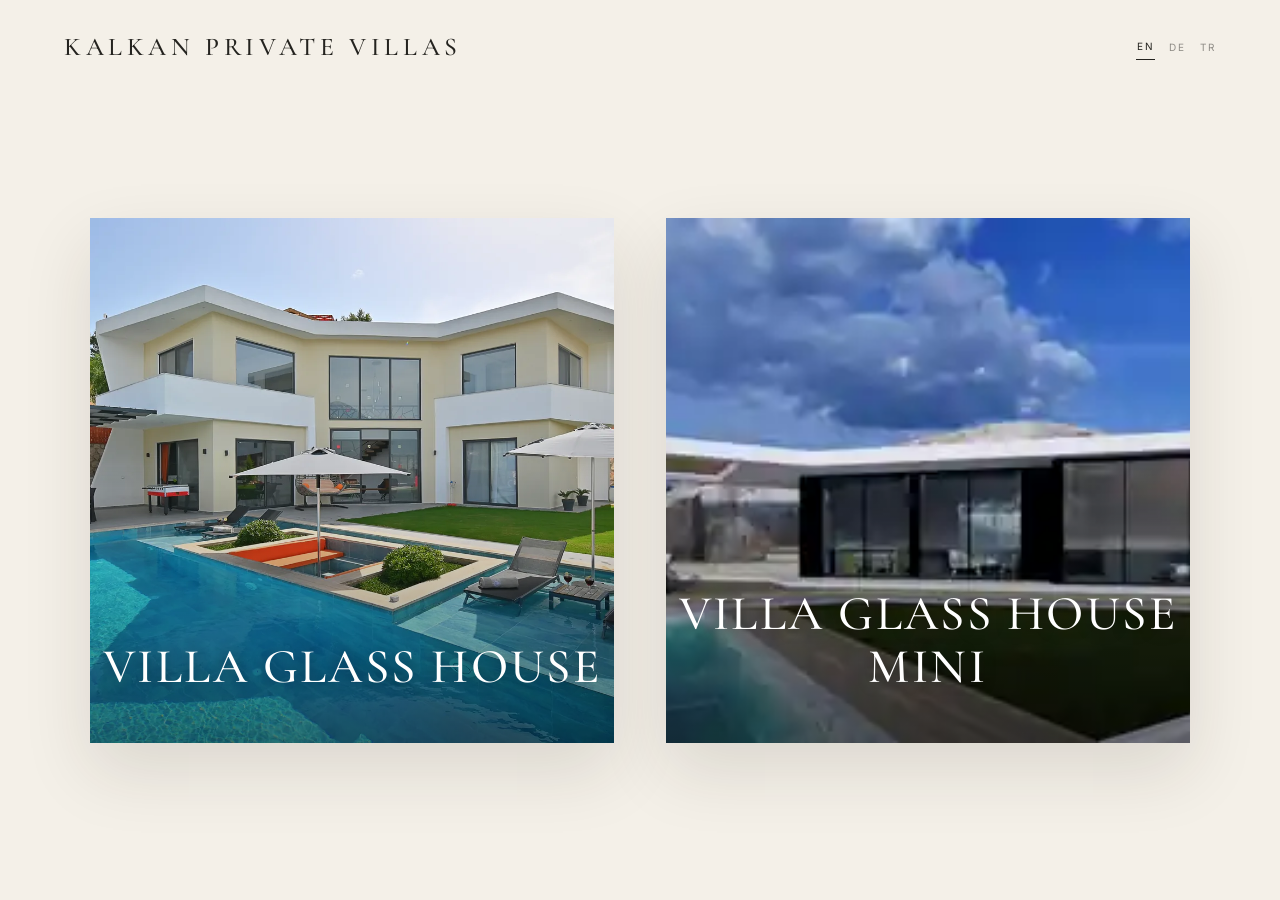
==== commit 3e429c0f: "Add Glass House Mini dark coming-soon teaser (en)" ====
--- a/index.html
+++ b/index.html
@@ -2,4 +2,4 @@
   <link rel="alternate" hreflang="de" href="https://alperenklkn123.github.io/villa-websitesi/de/index.html">
   <link rel="alternate" hreflang="tr" href="https://alperenklkn123.github.io/villa-websitesi/tr/index.html">
   <link rel="alternate" hreflang="x-default" href="https://alperenklkn123.github.io/villa-websitesi/index.html">
-  <meta property="og:type" content="website"><meta property="og:title" content="Kalkan Private Villas | Luxury Villa Stays in Kalkan"><meta property="og:description" content="Villa Glass House and Villa Glass House Mini — two private villa stays in Kalkan, Türkiye."><meta property="og:url" content="https://alperenklkn123.github.io/villa-websitesi/index.html"><meta name="twitter:card" content="summary"><link rel="preconnect" href="https://fonts.googleapis.com"><link rel="preconnect" href="https://fonts.gstatic.com" crossorigin><link href="https://fonts.googleapis.com/css2?family=Cormorant+Garamond:wght@400;500;600&family=Inter:wght@300;400;500;600&display=swap" rel="stylesheet"><link rel="stylesheet" href="styles.css?v=20261106"><script src="site.js?v=20261106" defer></script></head><body class="home" data-page="home" data-lang="en"><header class="home-header"><a class="brand" href="index.html">KALKAN PRIVATE VILLAS</a><nav class="languages" aria-label="Language"><a aria-current="page" href="index.html">EN</a><a  href="de/index.html">DE</a><a  href="tr/index.html">TR</a></nav></header><main class="home-main" aria-label="Choose your villa"><div id="villaGrid" class="villa-grid"><a class="villa-card" href="villa-glass-house.html" aria-label="Villa Glass House" data-villa="glass-house"><img src="assets/glass-house-real/cover-960.webp" srcset="assets/glass-house-real/cover-480.webp 480w, assets/glass-house-real/cover-960.webp 960w" sizes="(max-width: 700px) 90vw, 45vw" width="960" height="960" fetchpriority="high" decoding="async" alt="Villa Glass House — Daytime view of the pool and villa"><span class="card-overlay"></span><span class="card-title">Villa Glass House</span></a><a class="villa-card" href="villa-glass-house-mini.html" aria-label="Villa Glass House Mini" data-villa="glass-house-mini"><img src="https://images.unsplash.com/photo-1600607688960-e095ff83135c?auto=format&amp;fit=crop&amp;w=1800&amp;q=85" loading="eager" decoding="async" alt="SAMPLE IMAGE" /><span class="card-overlay"></span><span class="card-title">Villa Glass House Mini</span></a></div></main><div class="page-wipe" aria-hidden="true"></div><script type="application/ld+json">{"@context": "https://schema.org", "@type": "WebSite", "name": "Kalkan Private Villas", "url": "https://alperenklkn123.github.io/villa-websitesi/index.html"}</script></body></html>
+  <meta property="og:type" content="website"><meta property="og:title" content="Kalkan Private Villas | Luxury Villa Stays in Kalkan"><meta property="og:description" content="Villa Glass House and Villa Glass House Mini — two private villa stays in Kalkan, Türkiye."><meta property="og:url" content="https://alperenklkn123.github.io/villa-websitesi/index.html"><meta name="twitter:card" content="summary"><link rel="preconnect" href="https://fonts.googleapis.com"><link rel="preconnect" href="https://fonts.gstatic.com" crossorigin><link href="https://fonts.googleapis.com/css2?family=Cormorant+Garamond:wght@400;500;600&family=Inter:wght@300;400;500;600&display=swap" rel="stylesheet"><link rel="stylesheet" href="styles.css?v=20261116-mini"><script src="site.js?v=20261116-mini" defer></script></head><body class="home" data-page="home" data-lang="en"><header class="home-header"><a class="brand" href="index.html">KALKAN PRIVATE VILLAS</a><nav class="languages" aria-label="Language"><a aria-current="page" href="index.html">EN</a><a  href="de/index.html">DE</a><a  href="tr/index.html">TR</a></nav></header><main class="home-main" aria-label="Choose your villa"><div id="villaGrid" class="villa-grid"><a class="villa-card" href="villa-glass-house.html" aria-label="Villa Glass House" data-villa="glass-house"><img src="assets/glass-house-real/cover-960.webp" srcset="assets/glass-house-real/cover-480.webp 480w, assets/glass-house-real/cover-960.webp 960w" sizes="(max-width: 700px) 90vw, 45vw" width="960" height="960" fetchpriority="high" decoding="async" alt="Villa Glass House — Daytime view of the pool and villa"><span class="card-overlay"></span><span class="card-title">Villa Glass House</span></a><a class="villa-card villa-card--coming-soon" href="villa-glass-house-mini.html" aria-label="Villa Glass House Mini — Coming Soon" data-villa="glass-house-mini"><img src="assets/glass-house-mini/coming-soon.webp" loading="eager" decoding="async" width="400" height="225" alt="Villa Glass House Mini — preview of a modern villa with pool"><span class="card-overlay"></span><span class="mini-soon-copy"><span class="mini-soon-overline">A NEW CHAPTER</span><span class="mini-soon-headline">Coming Soon</span><span class="mini-soon-rule" aria-hidden="true"></span></span><span class="card-title">Villa Glass House Mini</span></a></div></main><div class="page-wipe" aria-hidden="true"></div><script type="application/ld+json">{"@context": "https://schema.org", "@type": "WebSite", "name": "Kalkan Private Villas", "url": "https://alperenklkn123.github.io/villa-websitesi/index.html"}</script></body></html>
--- a/styles.css
+++ b/styles.css
@@ -25,3 +25,194 @@
 .gallery-grid{grid-auto-rows:260px}
 @media(max-width:700px){.gallery-grid{grid-auto-rows:180px}}
 .lightbox:not([hidden]){padding:50px 20px}.lightbox img{max-width:100%;max-height:calc(100svh - 100px);width:auto;height:auto}
+
+
+/* Glass House photo slider: full-bleed, swipeable and discreet controls. */
+.hero-has-slider .hero-slider{position:absolute;inset:0;z-index:0;overflow:hidden;touch-action:pan-y;cursor:grab}
+.hero-has-slider .hero-slider:active{cursor:grabbing}
+.hero-has-slider .hero-slider-track{display:flex;width:100%;height:100%;transition:transform .65s var(--ease);will-change:transform}
+.hero-has-slider .hero-slide{position:relative;flex:0 0 100%;min-width:0;height:100%;background:#68767b}
+.hero-has-slider .hero-slide img{width:100%;height:100%;object-fit:cover;pointer-events:none;user-select:none}
+.hero-has-slider .hero-shade{pointer-events:none}
+.hero-slider-controls{position:absolute;z-index:5;right:clamp(22px,6vw,90px);bottom:30px;display:flex;align-items:center;gap:9px;padding:7px;border:1px solid #ffffff55;background:#1414147d;backdrop-filter:blur(13px);-webkit-backdrop-filter:blur(13px);color:#fff}
+.slider-arrow,.slider-expand{display:grid;place-items:center;width:42px;height:42px;flex:0 0 42px;border:0;background:transparent;color:#fff;font-size:21px;line-height:1;transition:background .2s}
+.slider-arrow:hover,.slider-expand:hover,.slider-arrow:focus-visible,.slider-expand:focus-visible{background:#ffffff2e;outline:1px solid #ffffff80;outline-offset:-1px}
+.slider-arrow:disabled{opacity:.35;cursor:default}
+.slider-expand{font-size:19px}
+.slider-count{min-width:75px;text-align:center;font-size:11px;letter-spacing:.13em;font-variant-numeric:tabular-nums;white-space:nowrap}
+.slider-progress{position:relative;width:48px;height:2px;background:#ffffff5c}
+.slider-progress span{display:block;width:4%;height:100%;background:#fff;transition:width .45s var(--ease)}
+@media(max-width:620px){.hero-has-slider .hero-content{padding-bottom:145px}.hero-slider-controls{right:16px;bottom:23px;gap:3px;padding:5px}.slider-arrow,.slider-expand{width:38px;height:38px;flex-basis:38px}.slider-progress{display:none}.slider-count{min-width:65px;font-size:10px}}
+@media(prefers-reduced-motion:reduce){.hero-has-slider .hero-slider-track{transition:none}}
+
+
+/* Glass House property listing details */
+body[data-id="glass-house"] .property-overview{padding-top:32px;padding-bottom:38px}
+body[data-id="glass-house"] .property-overview .section-heading{margin-bottom:29px}
+.property-facts-grid{display:grid;grid-template-columns:repeat(4,minmax(0,1fr));gap:13px}
+.property-fact{min-height:218px;padding:30px 23px;background:#eee8df;border:1px solid #dcd3c6;display:flex;flex-direction:column;justify-content:flex-start}
+.property-fact-label{font-size:10px;font-weight:600;letter-spacing:.16em;text-transform:uppercase;color:#8d7657;line-height:1.5;margin:0 0 19px}
+.property-fact-value{font:500 clamp(26px,2.55vw,39px)/1.08 'Cormorant Garamond',Georgia,serif;letter-spacing:-.015em;color:#282722}
+.property-fact-sub{font-size:12px;color:#69645e;line-height:1.7;margin:17px 0 0}
+.property-time{display:flex;align-items:baseline;justify-content:space-between;gap:12px;padding:10px 0;border-bottom:1px solid #d8cec0;color:#5b5751;font-size:12px}
+.property-time:first-of-type{margin-top:2px}
+.property-time strong{font:500 24px 'Cormorant Garamond',Georgia,serif;color:#25231f;white-space:nowrap}
+.property-family-note{margin:22px 0 0;display:flex;align-items:center;gap:12px;color:#5d5952;font-size:13px;line-height:1.6}
+.property-family-note strong{color:#282722;white-space:nowrap}
+.property-family-icon{font-size:16px;color:#b0946e}
+body[data-id="glass-house"] .feature-section{display:block;padding-top:46px;padding-bottom:60px}
+body[data-id="glass-house"] .feature-section>div:first-child{margin-bottom:35px}
+body[data-id="glass-house"] .amenities{grid-template-columns:repeat(3,minmax(0,1fr));gap:15px 28px}
+body[data-id="glass-house"] .amenity-item{padding:0 0 14px;font-size:13px;line-height:1.6}
+body[data-id="glass-house"] .terms-section{padding-top:50px;padding-bottom:90px;border-top:1px solid #dcd6cc}
+.terms-cards{display:grid;grid-template-columns:repeat(3,minmax(0,1fr));gap:15px}
+.terms-card{background:#f9f7f2;border:1px solid #e0d8ce;padding:29px clamp(20px,2.5vw,34px);min-height:310px}
+.terms-card h3{font:500 clamp(28px,3vw,39px)/1.05 'Cormorant Garamond',Georgia,serif;margin:0 0 23px}
+.terms-card ul{list-style:none;padding:0;margin:0;display:grid;gap:14px}
+.terms-card li{position:relative;padding-left:18px;font-size:13px;line-height:1.6;color:#55514b}
+.terms-card li:before{content:"";position:absolute;left:1px;top:.65em;width:6px;height:6px;border-radius:50%;background:#b39774}
+.arrival-note{margin-top:16px;border-left:2px solid #af926b;background:#ece6db;padding:19px 23px}
+.arrival-note strong{display:block;font-size:11px;letter-spacing:.14em;text-transform:uppercase}
+.arrival-note p{font-size:13px;color:#55514b;margin:8px 0 0;line-height:1.7}
+@media(max-width:1060px){.property-facts-grid{grid-template-columns:repeat(2,minmax(0,1fr))}.terms-cards{grid-template-columns:repeat(2,minmax(0,1fr))}.terms-card:last-child{grid-column:1/-1;min-height:0}}
+@media(max-width:700px){body[data-id="glass-house"] .property-overview{padding-top:25px;padding-bottom:35px}.property-facts-grid{gap:10px}.property-fact{padding:23px 18px;min-height:185px}.property-fact-label{font-size:9px}.property-fact-value{font-size:29px}.property-fact-sub{font-size:11px}.property-family-note{flex-wrap:wrap;font-size:12px}.terms-cards{grid-template-columns:1fr}.terms-card,.terms-card:last-child{min-height:0;grid-column:auto;padding:25px 23px}body[data-id="glass-house"] .amenities{grid-template-columns:repeat(2,minmax(0,1fr));column-gap:15px}body[data-id="glass-house"] .terms-section{padding-top:40px;padding-bottom:65px}}
+@media(max-width:420px){.property-facts-grid{grid-template-columns:1fr}.property-fact{min-height:0}.property-fact-value{font-size:34px}body[data-id="glass-house"] .amenities{grid-template-columns:1fr}}
+
+
+/* Optional detailed editor, collapsed to keep the admin interface compact. */
+.admin-property-extra{margin:28px 0 5px;padding:20px 20px 24px;border:1px solid #d9cfc0;background:#f5f0e8}
+.admin-property-extra summary{font-size:14px;font-weight:600;cursor:pointer;list-style-position:outside;line-height:1.65}
+.admin-property-extra[open] summary{margin-bottom:18px}
+.admin-property-extra .admin-lang{font-size:23px;margin-top:28px}
+.admin-property-extra label{margin:14px 0}
+
+
+/* Glass House 2026 luxury sections — limited to Glass House, Mini stays unchanged. */
+body[data-id="glass-house"] .gh-section{--gh-ink:#26312c;--gh-gold:#b49a76;--gh-hairline:#ded7cd;max-width:1330px;padding:clamp(70px,8vw,115px) clamp(22px,5.7vw,84px);margin-inline:auto;color:var(--gh-ink)}
+body[data-id="glass-house"] .gh-section-heading{display:grid;grid-template-columns:minmax(150px,.44fr) minmax(0,1fr);gap:clamp(28px,5vw,85px);align-items:start;padding-top:29px;margin-bottom:clamp(33px,4.5vw,60px);border-top:1px solid var(--gh-hairline)}
+body[data-id="glass-house"] .gh-label-line{display:flex;align-items:center;gap:18px;padding-top:7px;min-width:0}
+body[data-id="glass-house"] .gh-section-number{font-size:11px;letter-spacing:.13em;font-weight:500;white-space:nowrap;color:#857561}
+body[data-id="glass-house"] .gh-label-line .eyebrow{margin:0;letter-spacing:.17em;font-size:10px;color:#917758;line-height:1.6}
+body[data-id="glass-house"] .gh-heading-copy h2{font-size:clamp(43px,5.4vw,75px);letter-spacing:-.036em;line-height:.97;margin:0 0 23px;max-width:900px}
+body[data-id="glass-house"] .gh-heading-copy>p{max-width:610px;margin:0;color:#716b62;font-size:clamp(13px,1.3vw,16px);line-height:1.8}
+body[data-id="glass-house"] .property-overview{padding-top:clamp(69px,7vw,108px);padding-bottom:clamp(50px,6vw,80px)}
+body[data-id="glass-house"] .property-facts-grid{display:grid;grid-template-columns:repeat(12,minmax(0,1fr));grid-auto-flow:row;gap:15px}
+body[data-id="glass-house"] .property-fact{position:relative;grid-column:span 6;min-height:255px;display:flex;flex-direction:column;align-items:stretch;justify-content:unset;padding:clamp(25px,3vw,37px);background:#faf8f4;border:1px solid #e2dbd0;box-shadow:0 10px 30px #45351c06;overflow:hidden;isolation:isolate;transition:transform .35s ease,border-color .35s ease,box-shadow .35s ease}
+body[data-id="glass-house"] .property-fact:nth-child(1){grid-column:span 5}
+body[data-id="glass-house"] .property-fact:nth-child(2){grid-column:span 7}
+body[data-id="glass-house"] .property-fact:hover{transform:translateY(-3px);border-color:#c1af95;box-shadow:0 22px 45px #3b302419}
+body[data-id="glass-house"] .property-fact--pool{background:linear-gradient(120deg,rgba(19,39,36,.94),rgba(24,46,42,.72) 52%,rgba(20,43,41,.28)),url("assets/glass-house-real/pool-villa.webp") center / cover;color:#fff;border-color:#283d38}
+body[data-id="glass-house"] .property-fact--pool:hover{border-color:#b7a181}
+body[data-id="glass-house"] .property-fact-top{display:flex;align-items:center;justify-content:space-between;gap:12px;line-height:1;margin-bottom:auto;min-height:45px}
+body[data-id="glass-house"] .property-fact-top svg{width:32px;height:32px;opacity:.8;color:#a88c68}
+body[data-id="glass-house"] .property-fact--pool .property-fact-top svg{color:#e9d8bc}
+body[data-id="glass-house"] .property-item-num{font-size:11px;letter-spacing:.15em;color:#9d958a}
+body[data-id="glass-house"] .property-fact--pool .property-item-num{color:#e5ddcf}
+body[data-id="glass-house"] .property-fact-label{font-size:10px;text-transform:uppercase;letter-spacing:.15em;font-weight:600;color:#957b5d;line-height:1.6;margin:30px 0 11px}
+body[data-id="glass-house"] .property-fact--pool .property-fact-label{color:#e3cfaf}
+body[data-id="glass-house"] .property-fact-value{font:500 clamp(30px,3vw,46px)/1.11 'Cormorant Garamond',Georgia,serif;letter-spacing:-.02em;color:#26312c}
+body[data-id="glass-house"] .property-fact--pool .property-fact-value{color:#fff}
+body[data-id="glass-house"] .property-fact-sub{font-size:12px;line-height:1.65;color:#746d64;margin:13px 0 0;max-width:490px}
+body[data-id="glass-house"] .property-fact--pool .property-fact-sub{color:#f2eee5}
+body[data-id="glass-house"] .property-time{display:flex;align-items:baseline;gap:15px;justify-content:space-between;padding:8px 0;color:#666058;border-bottom:1px solid #e5ded4;font-size:13px}
+body[data-id="glass-house"] .property-time:first-of-type{margin-top:0}
+body[data-id="glass-house"] .property-time strong{font:500 28px/1.1 'Cormorant Garamond',Georgia,serif;color:#27302a}
+body[data-id="glass-house"] .property-family-note{display:flex;gap:14px;align-items:center;background:#ebe6dc;border:1px solid #e3dacf;margin:15px 0 0;padding:18px 24px;line-height:1.55;color:#656057;font-size:13px}
+body[data-id="glass-house"] .property-family-note strong{font-size:13px;color:#314034}
+body[data-id="glass-house"] .property-family-icon{width:32px;height:32px;flex:0 0 32px;display:grid;place-items:center;border-radius:50%;border:1px solid #c6b7a2;color:#9f825e;font-size:18px}
+/* 02 — full-bleed charcoal section with a finely divided amenity list */
+body[data-id="glass-house"] .gh-amenities{max-width:none;width:100%;margin:0;background:#202b28;color:#f6f2ea;padding:clamp(76px,8vw,118px) clamp(22px,5.7vw,84px);border:0}
+body[data-id="glass-house"] .gh-amenities-inner{max-width:1160px;margin:0 auto}
+body[data-id="glass-house"] .gh-amenities .gh-section-heading{border-color:#52605a}
+body[data-id="glass-house"] .gh-amenities .gh-section-number{color:#bbb2a3}
+body[data-id="glass-house"] .gh-amenities .eyebrow{color:#cdb591}
+body[data-id="glass-house"] .gh-amenities .gh-heading-copy h2{color:#f6f2ea}
+body[data-id="glass-house"] .gh-amenities .gh-heading-copy p{color:#c6cec8}
+body[data-id="glass-house"] .gh-amenities .amenities{display:grid;grid-template-columns:repeat(3,minmax(0,1fr));gap:0 37px;margin:0}
+body[data-id="glass-house"] .gh-amenities .amenity-item{min-width:0;display:flex;align-items:center;gap:15px;min-height:70px;padding:15px 0;margin:0;border:0;border-bottom:1px solid #ffffff28;font-size:13px;font-weight:400;line-height:1.5;color:#e6e8df;transition:color .2s ease}
+body[data-id="glass-house"] .gh-amenities .amenity-item:hover{color:#fff}
+body[data-id="glass-house"] .gh-amenities .amenity-mark{display:grid;place-items:center;width:27px;height:27px;flex:0 0 27px;border:1px solid #8a988b;border-radius:50%;font-size:12px;color:#dbcfad;margin:0}
+body[data-id="glass-house"] .gh-amenities .amenity-copy{flex:1;min-width:0}
+/* 03 — readable, numbered editorial cards */
+body[data-id="glass-house"] .terms-section{padding-top:clamp(74px,8vw,110px);padding-bottom:clamp(82px,9vw,125px);border:0}
+body[data-id="glass-house"] .terms-cards{display:grid;grid-template-columns:repeat(3,minmax(0,1fr));gap:15px}
+body[data-id="glass-house"] .terms-card{display:block;min-height:335px;padding:33px clamp(22px,2.8vw,35px);border:1px solid #e0d8ca;background:#faf9f6;box-shadow:none;transition:border-color .3s ease,transform .3s ease}
+body[data-id="glass-house"] .terms-card:hover{border-color:#bca788;transform:translateY(-2px)}
+body[data-id="glass-house"] .terms-index{display:flex;align-items:center;justify-content:space-between;color:#a48a64;font-size:11px;letter-spacing:.14em;line-height:1;margin-bottom:33px}
+body[data-id="glass-house"] .terms-index:after{content:"";width:35px;height:1px;background:#cfc3b2}
+body[data-id="glass-house"] .terms-card h3{font:500 clamp(29px,3vw,41px)/1.08 'Cormorant Garamond',Georgia,serif;color:#2c302b;letter-spacing:-.018em;margin:0 0 26px}
+body[data-id="glass-house"] .terms-card ul{padding:0;margin:0;list-style:none;display:grid;gap:13px}
+body[data-id="glass-house"] .terms-card li{position:relative;font-size:13px;line-height:1.65;color:#675f54;padding:0 0 0 19px}
+body[data-id="glass-house"] .terms-card li:before{content:"";position:absolute;width:5px;height:5px;background:#b09a7c;border-radius:50%;left:1px;top:.68em}
+body[data-id="glass-house"] .arrival-note{display:flex;align-items:start;gap:18px;background:#eae4d8;border:0;border-left:2px solid #9e8462;margin:17px 0 0;padding:25px 30px;color:#364239}
+body[data-id="glass-house"] .arrival-symbol{flex:0 0 29px;width:29px;height:29px;border:1px solid #a99a83;border-radius:50%;display:grid;place-items:center;font:italic 19px/1 Georgia,serif;color:#816e55}
+body[data-id="glass-house"] .arrival-note strong{display:block;font-size:11px;letter-spacing:.13em;text-transform:uppercase}
+body[data-id="glass-house"] .arrival-note p{font-size:13px;color:#655f54;line-height:1.7;margin:8px 0 0}
+/* 04 — editorial photo and location information */
+body[data-id="glass-house"] .gh-location{padding-top:clamp(74px,8vw,110px);padding-bottom:clamp(90px,10vw,145px);border-top:1px solid #dcd6cc;display:block}
+body[data-id="glass-house"] .gh-location-layout{display:grid;grid-template-columns:minmax(0,1.12fr) minmax(0,.88fr);min-height:415px;background:#eee9e0}
+body[data-id="glass-house"] .gh-location-photo{position:relative;min-height:420px;overflow:hidden;background:#78847b}
+body[data-id="glass-house"] .gh-location-photo:after{content:"";position:absolute;inset:40% 0 0;background:linear-gradient(to top,#132b28b8,transparent);pointer-events:none}
+body[data-id="glass-house"] .gh-location-photo img{display:block;width:100%;height:100%;position:absolute;inset:0;object-fit:cover;transition:transform .8s var(--ease)}
+body[data-id="glass-house"] .gh-location-photo:hover img{transform:scale(1.035)}
+body[data-id="glass-house"] .gh-location-photo-label{position:absolute;bottom:27px;left:28px;z-index:1;font-size:11px;color:#fff;letter-spacing:.15em;font-weight:500}
+body[data-id="glass-house"] .gh-location-info{display:flex;flex-direction:column;align-items:stretch;justify-content:center;min-width:0;padding:clamp(28px,4.5vw,59px);color:#2c3831}
+body[data-id="glass-house"] .gh-location-icon{color:#9c8467;margin-bottom:21px;display:block}
+body[data-id="glass-house"] .gh-location-icon svg{width:33px;height:33px}
+body[data-id="glass-house"] .gh-location-small{font-size:10px;letter-spacing:.17em;color:#8b765c;text-transform:uppercase;font-weight:600}
+body[data-id="glass-house"] .gh-location-info h3{font:500 clamp(36px,3.6vw,53px)/1.02 'Cormorant Garamond',Georgia,serif;letter-spacing:-.02em;color:#28352c;margin:13px 0 16px}
+body[data-id="glass-house"] .gh-location-info #addressNote{font-size:14px;line-height:1.7;color:#625e56;margin:0}
+body[data-id="glass-house"] .gh-location-info .distance-list{margin-top:15px}
+body[data-id="glass-house"] .gh-location-info .distance-list:empty{display:none}
+body[data-id="glass-house"] .gh-location-footnote{margin:20px 0 0;color:#7b7368;font-size:12px;line-height:1.65}
+body[data-id="glass-house"] .gh-location-link{display:inline-flex;align-self:start;align-items:center;gap:22px;border-bottom:1px solid #8f7a5c;padding:0 0 10px;margin-top:25px;color:#37483c;font-size:12px;font-weight:600;line-height:1.4;letter-spacing:.01em;transition:gap .25s ease,color .25s ease}
+body[data-id="glass-house"] .gh-location-link:hover,body[data-id="glass-house"] .gh-location-link:focus-visible{gap:30px;color:#94724d}
+body[data-id="glass-house"] .gh-location-link span{font-size:20px;line-height:.8}
+@media(max-width:1050px){
+ body[data-id="glass-house"] .gh-section-heading{grid-template-columns:minmax(130px,.35fr) minmax(0,1fr);gap:30px}
+ body[data-id="glass-house"] .property-facts-grid{grid-template-columns:repeat(2,minmax(0,1fr))}
+ body[data-id="glass-house"] .property-fact,body[data-id="glass-house"] .property-fact:nth-child(1),body[data-id="glass-house"] .property-fact:nth-child(2){grid-column:auto;min-height:255px}
+ body[data-id="glass-house"] .terms-cards{grid-template-columns:repeat(3,minmax(0,1fr))}
+ body[data-id="glass-house"] .terms-card,body[data-id="glass-house"] .terms-card:last-child{grid-column:auto;min-height:355px}
+ body[data-id="glass-house"] .gh-location-layout{grid-template-columns:1fr 1fr}
+}
+@media(max-width:820px){
+ body[data-id="glass-house"] .gh-section-heading{grid-template-columns:1fr;gap:19px}
+ body[data-id="glass-house"] .gh-heading-copy h2{font-size:clamp(44px,7vw,64px)}
+ body[data-id="glass-house"] .gh-amenities .amenities{grid-template-columns:repeat(2,minmax(0,1fr));gap:0 24px}
+ body[data-id="glass-house"] .terms-cards{grid-template-columns:1fr 1fr}
+ body[data-id="glass-house"] .terms-card,body[data-id="glass-house"] .terms-card:last-child{grid-column:auto;min-height:0}
+ body[data-id="glass-house"] .terms-card:last-child{grid-column:1/-1}
+ body[data-id="glass-house"] .gh-location-layout{grid-template-columns:1fr}
+ body[data-id="glass-house"] .gh-location-photo{min-height:360px}
+ body[data-id="glass-house"] .gh-location-info{min-height:340px}
+}
+@media(max-width:620px){
+ body[data-id="glass-house"] .gh-section{padding:73px 21px}
+ body[data-id="glass-house"] .gh-section-heading{padding-top:22px;margin-bottom:33px}
+ body[data-id="glass-house"] .gh-label-line{gap:13px}
+ body[data-id="glass-house"] .gh-section-number{font-size:10px}
+ body[data-id="glass-house"] .gh-heading-copy h2{font-size:clamp(43px,11vw,60px);margin-bottom:17px}
+ body[data-id="glass-house"] .gh-heading-copy>p{font-size:13px;line-height:1.75}
+ body[data-id="glass-house"] .property-facts-grid{grid-template-columns:1fr;gap:12px}
+ body[data-id="glass-house"] .property-fact,body[data-id="glass-house"] .property-fact:nth-child(1),body[data-id="glass-house"] .property-fact:nth-child(2){grid-column:1;min-height:235px;padding:27px}
+ body[data-id="glass-house"] .property-fact-label{margin-top:25px}
+ body[data-id="glass-house"] .property-fact-value{font-size:clamp(34px,8vw,44px)}
+ body[data-id="glass-house"] .property-family-note{display:grid;grid-template-columns:32px 1fr;column-gap:13px;row-gap:3px;padding:17px 18px}
+ body[data-id="glass-house"] .property-family-note [data-family-note]{grid-column:2}
+ body[data-id="glass-house"] .gh-amenities{padding:74px 21px}
+ body[data-id="glass-house"] .gh-amenities .amenities{grid-template-columns:1fr;gap:0}
+ body[data-id="glass-house"] .gh-amenities .amenity-item{min-height:59px}
+ body[data-id="glass-house"] .terms-cards{grid-template-columns:1fr;gap:11px}
+ body[data-id="glass-house"] .terms-card,body[data-id="glass-house"] .terms-card:last-child{grid-column:1;min-height:0;padding:29px}
+ body[data-id="glass-house"] .terms-index{margin-bottom:21px}
+ body[data-id="glass-house"] .terms-card h3{margin-bottom:17px}
+ body[data-id="glass-house"] .arrival-note{padding:21px;gap:12px}
+ body[data-id="glass-house"] .gh-location-photo{min-height:265px}
+ body[data-id="glass-house"] .gh-location-photo-label{left:20px;bottom:19px;font-size:10px}
+ body[data-id="glass-house"] .gh-location-info{padding:29px;min-height:340px}
+ body[data-id="glass-house"] .gh-location-info h3{font-size:41px}
+}
+@media(prefers-reduced-motion:reduce){
+ body[data-id="glass-house"] .property-fact,body[data-id="glass-house"] .terms-card,body[data-id="glass-house"] .gh-location-photo img{transition:none}
+}
